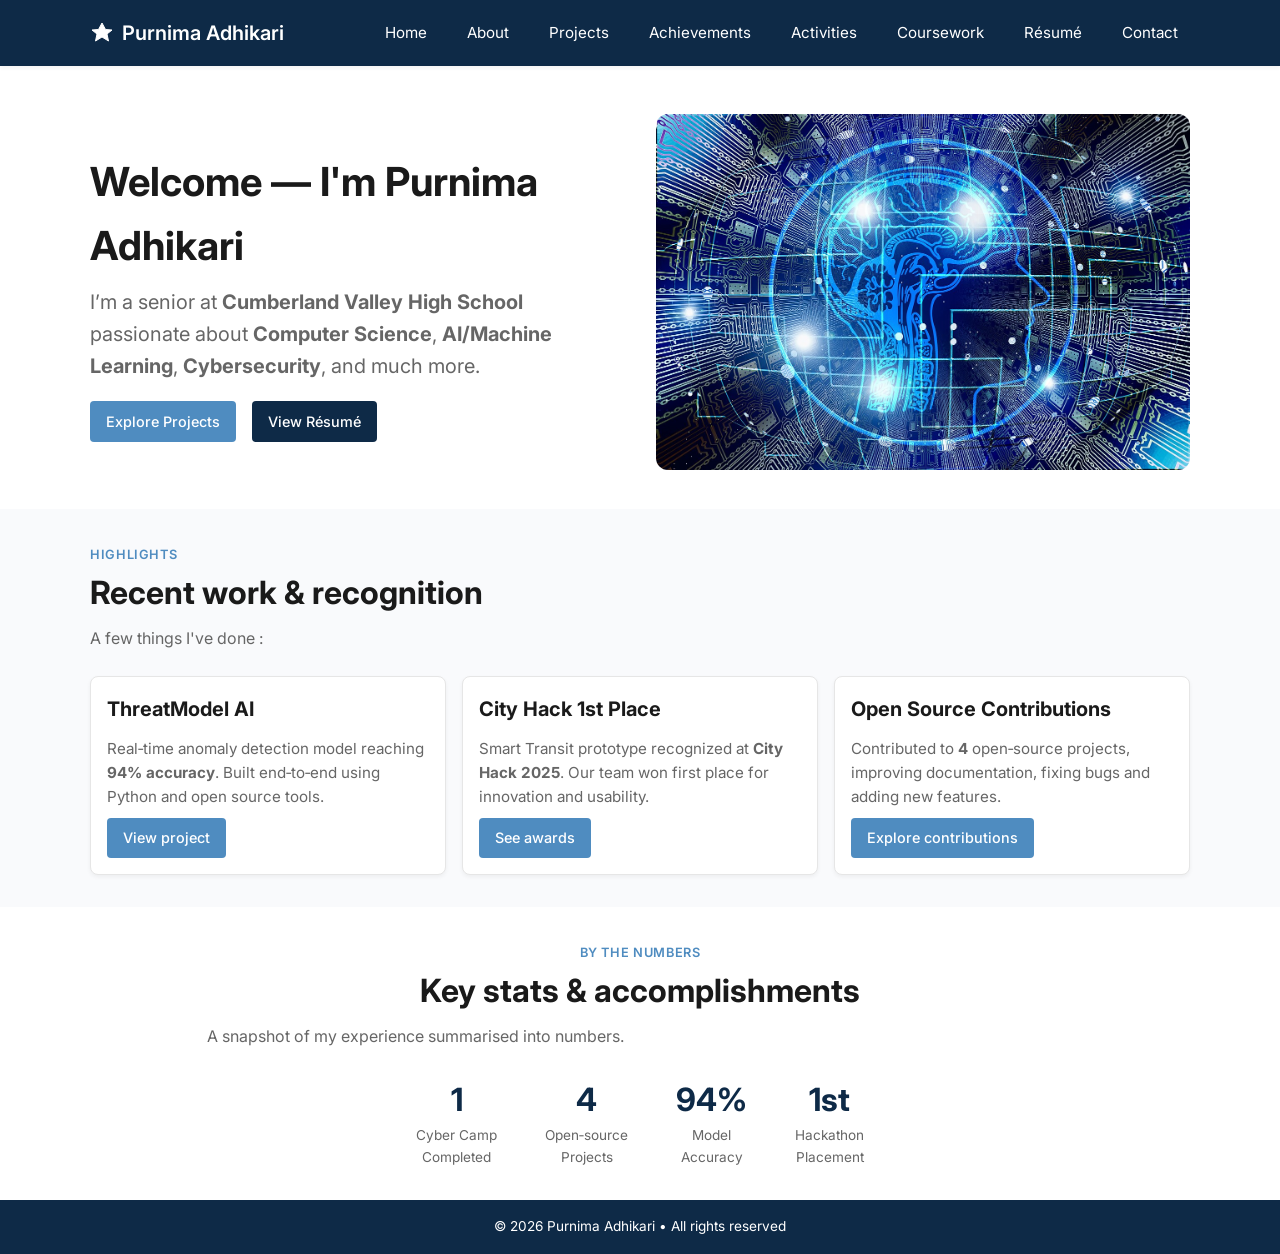
==== index.html @ 3b427d0d "updated changes" ====
<!DOCTYPE html>
<html lang="en">
<head>
  <meta charset="utf-8" />
  <meta name="viewport" content="width=device-width, initial-scale=1" />
  <title>Purnima Adhikari</title>
  <!-- Import Google Fonts -->
  <link rel="preconnect" href="https://fonts.googleapis.com">
  <link rel="preconnect" href="https://fonts.gstatic.com" crossorigin>
  <link href="https://fonts.googleapis.com/css2?family=Inter:wght@300;400;600;700&display=swap" rel="stylesheet">
  <!-- Custom styles -->
  <link rel="stylesheet" href="assets/css/style.css" />
  <!-- Main script -->
  <script defer src="assets/js/main.js"></script>
  <meta name="description" content="The personal portfolio of Purnima Adhikari, a passionate CS/AI applicant showcasing projects, achievements and experiences." />
</head>
<body>
  <!-- Accessible skip link for screen readers -->
  <a class="skip-link" href="#main" style="position:absolute;left:-10000px;top:auto;width:1px;height:1px;overflow:hidden;">Skip to content</a>

  <!-- Site header with navigation -->
  <header>
    <div class="container">
      <nav class="navbar" aria-label="Main navigation">
        <a class="brand" href="index.html">
          <!-- Simple star icon as logo -->
          <svg viewBox="0 0 24 24" fill="none" aria-hidden="true">
            <path d="M12 2l3.5 6.5L22 9l-5 4 1.5 7L12 16l-6.5 4L7 13 2 9l6.5-.5L12 2z" stroke="currentColor" />
          </svg>
          <span>Purnima Adhikari</span>
        </a>
        <div class="nav-links">
          <a href="index.html">Home</a>
          <a href="about.html">About</a>
          <a href="projects.html">Projects</a>
          <a href="achievements.html">Achievements</a>
          <a href="activities.html">Activities</a>
          <a href="coursework.html">Coursework</a>
          <a href="resume.html">Résumé</a>
          <a href="contact.html">Contact</a>
        </div>
        <div class="hamburger" aria-label="Open navigation menu" role="button" tabindex="0">
          <span></span>
          <span></span>
          <span></span>
        </div>
        <div class="mobile-menu" aria-label="Mobile menu">
          <a href="index.html">Home</a>
          <a href="about.html">About</a>
          <a href="projects.html">Projects</a>
          <a href="achievements.html">Achievements</a>
          <a href="activities.html">Activities</a>
          <a href="coursework.html">Coursework</a>
          <a href="resume.html">Résumé</a>
          <a href="contact.html">Contact</a>
        </div>
      </nav>
    </div>
  </header>

  <!-- Main content -->
  <main id="main" tabindex="-1">
    <!-- Hero Section -->
    <section style="padding-top:3rem;">
      <div class="container grid grid-2" style="align-items:center; gap:2rem;">
        <div>
          <h1 style="font-size:2.5rem;margin-bottom:0.5rem;">Welcome — I'm Purnima Adhikari</h1>
          <p style="font-size:1.25rem;color:var(--muted);max-width:550px;">
            I’m a senior at <strong>Cumberland Valley High School</strong> passionate about
            <strong>Computer Science</strong>, <strong>AI/Machine Learning</strong>, <strong>Cybersecurity</strong>, and much more. 
          </p>
          <div style="margin-top:1.2rem; display:flex; gap:1rem; flex-wrap:wrap;">
            <a href="projects.html" class="btn">Explore Projects</a>
            <a href="resume.html" class="btn" style="background-color:var(--primary);">View Résumé</a>
          </div>
        </div>
        <div style="text-align:center;">
          <img src="cached_assets_used/ai_concept.jpg" alt="Artificial intelligence concept art" style="width:100%;border-radius:12px;object-fit:cover;" />
        </div>
      </div>
    </section>

    <!-- Highlights Section -->
    <section style="background-color:#f9fafc;">
      <div class="container">
        <div class="section-header">
          <span class="kicker">Highlights</span>
          <h2 class="title">Recent work & recognition</h2>
          <p class="desc">A few things I've done : </p>
        </div>
        <div class="grid grid-3">
          <div class="card">
            <h3>ThreatModel AI</h3>
            <p class="muted">Real‑time anomaly detection model reaching <strong>94% accuracy</strong>. Built end‑to‑end using Python and open source tools.</p>
            <a href="projects.html" class="btn" style="align-self:flex-start;">View project</a>
          </div>
          <div class="card">
            <h3>City Hack 1st Place</h3>
            <p class="muted">Smart Transit prototype recognized at <strong>City Hack 2025</strong>. Our team won first place for innovation and usability.</p>
            <a href="achievements.html" class="btn" style="align-self:flex-start;">See awards</a>
          </div>
          <div class="card">
            <h3>Open Source Contributions</h3>
            <p class="muted">Contributed to <strong>4</strong> open‑source projects, improving documentation, fixing bugs and adding new features.</p>
            <a href="projects.html" class="btn" style="align-self:flex-start;">Explore contributions</a>
          </div>
        </div>
      </div>
    </section>

    <!-- Metrics Section -->
    <section>
      <div class="container">
        <div class="section-header" style="text-align:center;">
          <span class="kicker">By the numbers</span>
          <h2 class="title">Key stats & accomplishments</h2>
          <p class="desc">A snapshot of my experience summarised into numbers.</p>
        </div>
        <div class="kpis" style="justify-content:center; flex-wrap:wrap; gap:3rem;">
          <div class="kpi">
            <b>1</b>
            <span>Cyber Camp<br/>Completed</span>
          </div>
          <div class="kpi">
            <b>4</b>
            <span>Open‑source<br/>Projects</span>
          </div>
          <div class="kpi">
            <b>94%</b>
            <span>Model<br/>Accuracy</span>
          </div>
          <div class="kpi">
            <b>1st</b>
            <span>Hackathon<br/>Placement</span>
          </div>
        </div>
      </div>
    </section>
  </main>

  <footer>
    © <span id="year"></span> Purnima Adhikari • All rights reserved
  </footer>
  <script>
    // Insert current year into footer
    document.getElementById('year').textContent = new Date().getFullYear();
  </script>
</body>
</html>
---- assets/css/style.css ----
/*
 * Portfolio Website Stylesheet
 *
 * This file defines a modern, responsive theme for your portfolio website. It uses
 * CSS variables for colors so you can easily adjust the palette in one place.
 * The layout is built with flexbox and CSS grid for adaptability across devices,
 * and includes styles for the header navigation, responsive mobile menu,
 * sections, cards, buttons and a simple grid system. Feel free to tweak
 * properties such as padding, colors and font sizes to suit your own taste.
 */

:root {
  /* Primary brand colour used for the header and accents */
  --primary: #0e2a47;
  /* Accent colour used for links and highlights */
  --accent: #4f8cc0;
  /* Base text colour */
  --text: #1a1a1a;
  /* Muted text colour for secondary information */
  --muted: #666666;
  /* Background colour for the page */
  --bg: #ffffff;
}

/* Global resets */
* {
  box-sizing: border-box;
  margin: 0;
  padding: 0;
}

body {
  font-family: 'Inter', sans-serif;
  background-color: var(--bg);
  color: var(--text);
  line-height: 1.6;
}

a {
  color: var(--accent);
  text-decoration: none;
}

a:hover {
  text-decoration: underline;
}

/* Header and navigation */
header {
  background-color: var(--primary);
  color: #ffffff;
  position: sticky;
  top: 0;
  width: 100%;
  z-index: 1000;
  box-shadow: 0 2px 4px rgba(0, 0, 0, 0.05);
}

.container {
  width: 90%;
  max-width: 1100px;
  margin: 0 auto;
}

.navbar {
  display: flex;
  align-items: center;
  justify-content: space-between;
  padding: 0.8rem 0;
}

.brand {
  font-size: 1.25rem;
  font-weight: 600;
  display: flex;
  align-items: center;
  gap: 0.5rem;
  color: #ffffff;
}

.brand svg {
  height: 24px;
  width: 24px;
  fill: currentColor;
}

.nav-links {
  display: flex;
  align-items: center;
  gap: 1rem;
}

.nav-links a {
  color: #ffffff;
  padding: 0.5rem 0.75rem;
  border-radius: 4px;
  font-size: 0.95rem;
  transition: background-color 0.2s ease;
}

.nav-links a:hover {
  background-color: rgba(255, 255, 255, 0.15);
}

/* Hamburger for mobile */
.hamburger {
  display: none;
  flex-direction: column;
  gap: 0.3rem;
  cursor: pointer;
}

.hamburger span {
  width: 25px;
  height: 3px;
  background-color: #ffffff;
  border-radius: 2px;
}

/* Mobile menu */
.mobile-menu {
  display: none;
  flex-direction: column;
  background-color: var(--primary);
  position: absolute;
  top: 100%;
  left: 0;
  width: 100%;
  box-shadow: 0 2px 4px rgba(0, 0, 0, 0.1);
}

.mobile-menu.show {
  display: flex;
}

.mobile-menu a {
  color: #ffffff;
  padding: 0.75rem 1rem;
  border-top: 1px solid rgba(255, 255, 255, 0.2);
  font-size: 0.95rem;
}

.mobile-menu a:hover {
  background-color: rgba(255, 255, 255, 0.15);
}

/* Section styling */
section {
  padding: 2rem 0;
}

.section-header {
  margin-bottom: 1.5rem;
}

.section-header .kicker {
  font-size: 0.8rem;
  font-weight: 600;
  color: var(--accent);
  text-transform: uppercase;
  letter-spacing: 0.05em;
  margin-bottom: 0.25rem;
}

.section-header .title {
  font-size: 2rem;
  font-weight: 700;
  margin-bottom: 0.5rem;
}

.section-header .desc {
  font-size: 1rem;
  color: var(--muted);
  max-width: 650px;
}

/* Grid utilities */
.grid {
  display: grid;
  gap: 1rem;
}

.grid-2 {
  grid-template-columns: repeat(auto-fit, minmax(280px, 1fr));
}

.grid-3 {
  grid-template-columns: repeat(auto-fit, minmax(250px, 1fr));
}

/* Card component */
.card {
  background-color: #ffffff;
  border: 1px solid #e6e6e6;
  border-radius: 8px;
  padding: 1rem;
  box-shadow: 0 2px 4px rgba(0, 0, 0, 0.05);
  display: flex;
  flex-direction: column;
  gap: 0.5rem;
}

.card h3 {
  font-size: 1.25rem;
  margin-bottom: 0.25rem;
}

.card p {
  font-size: 0.95rem;
  color: var(--muted);
  flex-grow: 1;
}

.btn {
  display: inline-block;
  padding: 0.55rem 1rem;
  border-radius: 4px;
  background-color: var(--accent);
  color: #fff;
  font-size: 0.9rem;
  font-weight: 500;
  transition: background-color 0.2s ease;
}

/* Provide a darker shade for button hover without relying on CSS functions */
.btn:hover {
  background-color: #3b6f9a;
}

/* KPI / stats */
.kpis {
  display: flex;
  gap: 2rem;
  margin-top: 1rem;
}

.kpi {
  text-align: center;
}

.kpi b {
  font-size: 2rem;
  color: var(--primary);
}

.kpi span {
  display: block;
  font-size: 0.85rem;
  color: var(--muted);
}

/* Simple table styles for coursework and similar sections */
table.course-table {
  width: 100%;
  border-collapse: collapse;
  margin-top: 0.5rem;
}
table.course-table th,
table.course-table td {
  padding: 0.6rem;
  border-bottom: 1px solid #e6e6e6;
  font-size: 0.95rem;
  text-align: left;
}
table.course-table th {
  background-color: #f9fafc;
  font-weight: 600;
}

/* Footer */
footer {
  background-color: var(--primary);
  color: #ffffff;
  padding: 1rem 0;
  text-align: center;
  font-size: 0.85rem;
}

/* Responsive helpers */
@media (max-width: 768px) {
  .nav-links {
    display: none;
  }
  .hamburger {
    display: flex;
  }
}

@media (min-width: 769px) {
  .mobile-menu {
    display: none !important;
  }
}
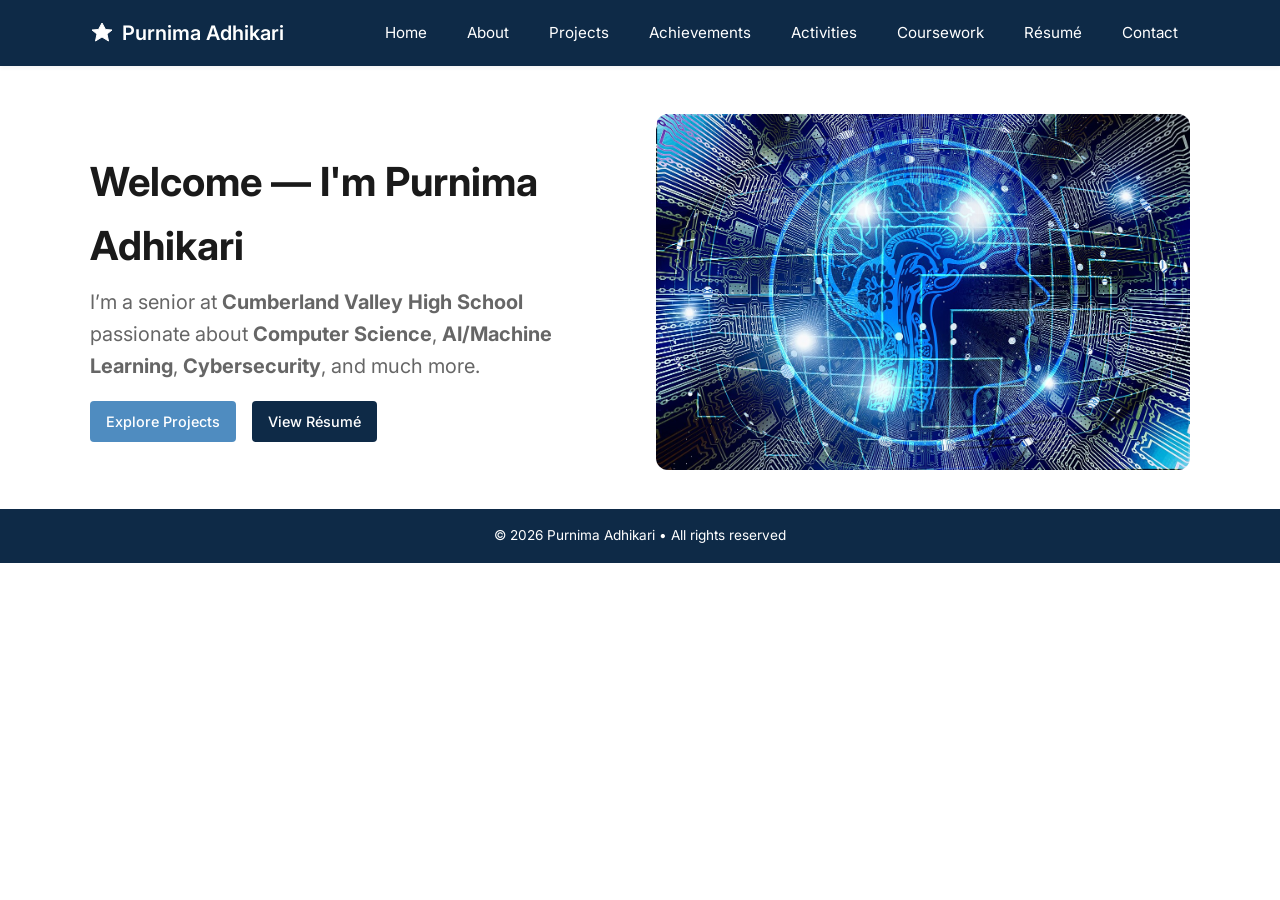
==== commit bd1883bf: "updated changes" ====
--- a/index.html
+++ b/index.html
@@ -79,63 +79,6 @@
         </div>
       </div>
     </section>
-
-    <!-- Highlights Section -->
-    <section style="background-color:#f9fafc;">
-      <div class="container">
-        <div class="section-header">
-          <span class="kicker">Highlights</span>
-          <h2 class="title">Recent work & recognition</h2>
-          <p class="desc">A few things I've done : </p>
-        </div>
-        <div class="grid grid-3">
-          <div class="card">
-            <h3>ThreatModel AI</h3>
-            <p class="muted">Real‑time anomaly detection model reaching <strong>94% accuracy</strong>. Built end‑to‑end using Python and open source tools.</p>
-            <a href="projects.html" class="btn" style="align-self:flex-start;">View project</a>
-          </div>
-          <div class="card">
-            <h3>City Hack 1st Place</h3>
-            <p class="muted">Smart Transit prototype recognized at <strong>City Hack 2025</strong>. Our team won first place for innovation and usability.</p>
-            <a href="achievements.html" class="btn" style="align-self:flex-start;">See awards</a>
-          </div>
-          <div class="card">
-            <h3>Open Source Contributions</h3>
-            <p class="muted">Contributed to <strong>4</strong> open‑source projects, improving documentation, fixing bugs and adding new features.</p>
-            <a href="projects.html" class="btn" style="align-self:flex-start;">Explore contributions</a>
-          </div>
-        </div>
-      </div>
-    </section>
-
-    <!-- Metrics Section -->
-    <section>
-      <div class="container">
-        <div class="section-header" style="text-align:center;">
-          <span class="kicker">By the numbers</span>
-          <h2 class="title">Key stats & accomplishments</h2>
-          <p class="desc">A snapshot of my experience summarised into numbers.</p>
-        </div>
-        <div class="kpis" style="justify-content:center; flex-wrap:wrap; gap:3rem;">
-          <div class="kpi">
-            <b>1</b>
-            <span>Cyber Camp<br/>Completed</span>
-          </div>
-          <div class="kpi">
-            <b>4</b>
-            <span>Open‑source<br/>Projects</span>
-          </div>
-          <div class="kpi">
-            <b>94%</b>
-            <span>Model<br/>Accuracy</span>
-          </div>
-          <div class="kpi">
-            <b>1st</b>
-            <span>Hackathon<br/>Placement</span>
-          </div>
-        </div>
-      </div>
-    </section>
   </main>
 
   <footer>
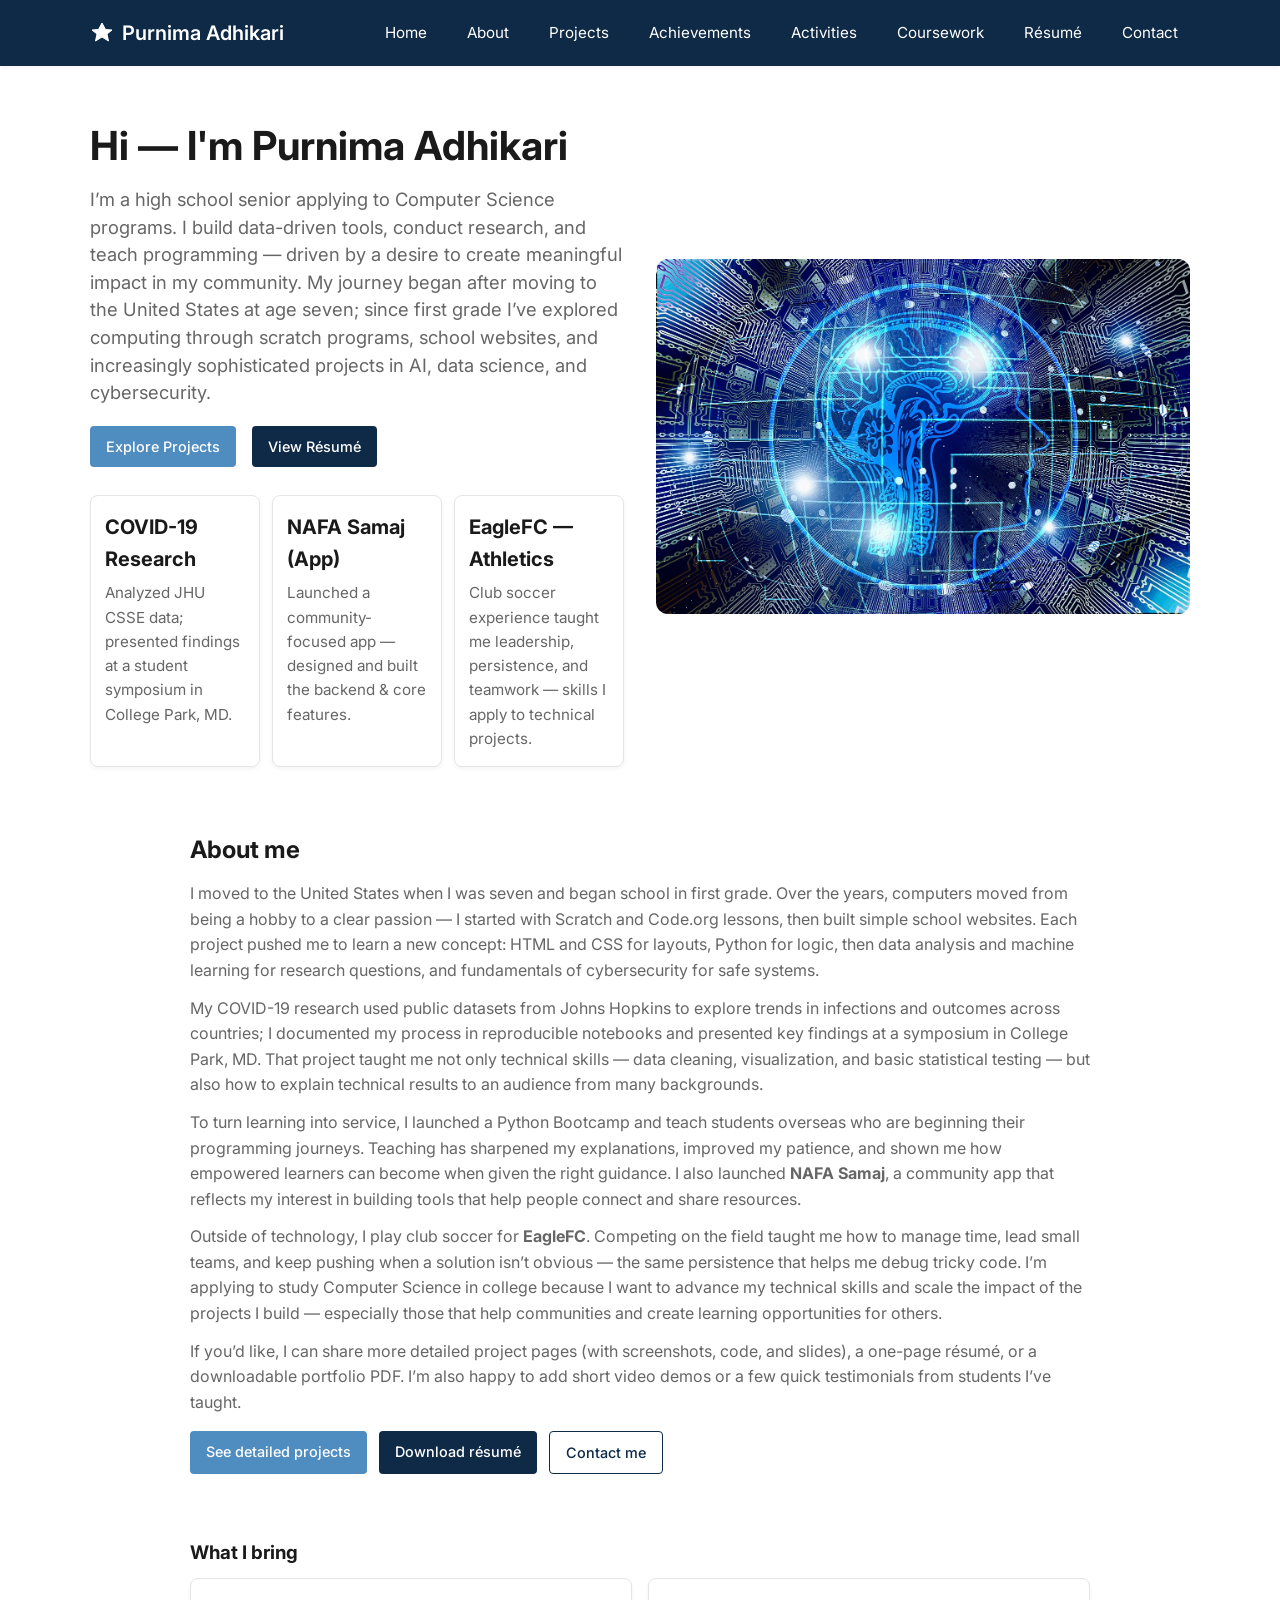
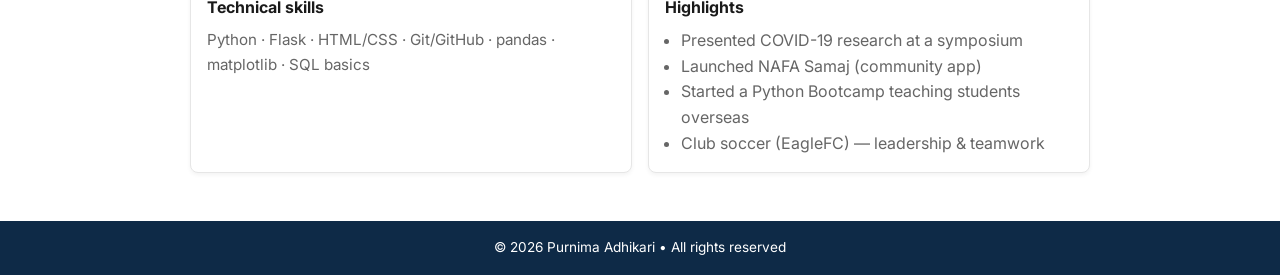
==== commit db3dac1d: "updated changes" ====
--- a/index.html
+++ b/index.html
@@ -12,7 +12,7 @@
   <link rel="stylesheet" href="assets/css/style.css" />
   <!-- Main script -->
   <script defer src="assets/js/main.js"></script>
-  <meta name="description" content="The personal portfolio of Purnima Adhikari, a passionate CS/AI applicant showcasing projects, achievements and experiences." />
+  <meta name="description" content="Portfolio of Purnima Adhikari — aspiring Computer Science undergraduate. Projects include COVID-19 research, community app NAFA Samaj, teaching Python and more." />
 </head>
 <body>
   <!-- Accessible skip link for screen readers -->
@@ -24,7 +24,7 @@
       <nav class="navbar" aria-label="Main navigation">
         <a class="brand" href="index.html">
           <!-- Simple star icon as logo -->
-          <svg viewBox="0 0 24 24" fill="none" aria-hidden="true">
+          <svg viewBox="0 0 24 24" fill="none" aria-hidden="true" width="28" height="28">
             <path d="M12 2l3.5 6.5L22 9l-5 4 1.5 7L12 16l-6.5 4L7 13 2 9l6.5-.5L12 2z" stroke="currentColor" />
           </svg>
           <span>Purnima Adhikari</span>
@@ -64,18 +64,92 @@
     <section style="padding-top:3rem;">
       <div class="container grid grid-2" style="align-items:center; gap:2rem;">
         <div>
-          <h1 style="font-size:2.5rem;margin-bottom:0.5rem;">Welcome — I'm Purnima Adhikari</h1>
-          <p style="font-size:1.25rem;color:var(--muted);max-width:550px;">
-            I’m a senior at <strong>Cumberland Valley High School</strong> passionate about
-            <strong>Computer Science</strong>, <strong>AI/Machine Learning</strong>, <strong>Cybersecurity</strong>, and much more. 
+          <h1 style="font-size:2.5rem;margin-bottom:0.5rem;">Hi — I'm Purnima Adhikari</h1>
+          <p style="font-size:1.15rem;color:var(--muted);max-width:680px;line-height:1.5;">
+            I’m a high school senior applying to Computer Science programs. I build data-driven tools, conduct research, and teach programming — driven by a desire to create meaningful impact in my community. My journey began after moving to the United States at age seven; since first grade I’ve explored computing through scratch programs, school websites, and increasingly sophisticated projects in AI, data science, and cybersecurity.
           </p>
+
           <div style="margin-top:1.2rem; display:flex; gap:1rem; flex-wrap:wrap;">
-            <a href="projects.html" class="btn">Explore Projects</a>
-            <a href="resume.html" class="btn" style="background-color:var(--primary);">View Résumé</a>
+            <a href="projects.html" class="btn" aria-label="Explore Projects">Explore Projects</a>
+            <a href="resume.html" class="btn" style="background-color:var(--primary);" aria-label="View Résumé">View Résumé</a>
+          </div>
+
+          <!-- Hero tiles: three priority stories -->
+          <div style="margin-top:1.8rem; display:grid; grid-template-columns:repeat(3,1fr); gap:0.75rem;">
+            <a href="projects.html#covid-research" class="card" style="text-decoration:none;color:inherit;display:block;padding:0.9rem;border-radius:8px;">
+              <h3 style="margin:0 0 0.4rem 0;">COVID-19 Research</h3>
+              <p style="margin:0;font-size:0.95rem;color:var(--muted);">Analyzed JHU CSSE data; presented findings at a student symposium in College Park, MD.</p>
+            </a>
+
+            <a href="projects.html#nafa-samaj" class="card" style="text-decoration:none;color:inherit;display:block;padding:0.9rem;border-radius:8px;">
+              <h3 style="margin:0 0 0.4rem 0;">NAFA Samaj (App)</h3>
+              <p style="margin:0;font-size:0.95rem;color:var(--muted);">Launched a community-focused app — designed and built the backend & core features.</p>
+            </a>
+
+            <a href="projects.html#eaglefc" class="card" style="text-decoration:none;color:inherit;display:block;padding:0.9rem;border-radius:8px;">
+              <h3 style="margin:0 0 0.4rem 0;">EagleFC — Athletics</h3>
+              <p style="margin:0;font-size:0.95rem;color:var(--muted);">Club soccer experience taught me leadership, persistence, and teamwork — skills I apply to technical projects.</p>
+            </a>
           </div>
         </div>
+
         <div style="text-align:center;">
-          <img src="cached_assets_used/ai_concept.jpg" alt="Artificial intelligence concept art" style="width:100%;border-radius:12px;object-fit:cover;" />
+          <img src="cached_assets_used/ai_concept.jpg" alt="Abstract artificial intelligence concept with network nodes and data visualization" style="width:100%;border-radius:12px;object-fit:cover;" />
+        </div>
+      </div>
+    </section>
+
+    <!-- About / Introduction section -->
+    <section aria-labelledby="about-heading" style="padding:2rem 0;">
+      <div class="container" style="max-width:900px;">
+        <h2 id="about-heading" style="margin-bottom:0.75rem;">About me</h2>
+
+        <p style="margin-bottom:0.75rem; color:var(--muted); line-height:1.6;">
+          I moved to the United States when I was seven and began school in first grade. Over the years, computers moved from being a hobby to a clear passion — I started with Scratch and Code.org lessons, then built simple school websites. Each project pushed me to learn a new concept: HTML and CSS for layouts, Python for logic, then data analysis and machine learning for research questions, and fundamentals of cybersecurity for safe systems.
+        </p>
+
+        <p style="margin-bottom:0.75rem; color:var(--muted); line-height:1.6;">
+          My COVID-19 research used public datasets from Johns Hopkins to explore trends in infections and outcomes across countries; I documented my process in reproducible notebooks and presented key findings at a symposium in College Park, MD. That project taught me not only technical skills — data cleaning, visualization, and basic statistical testing — but also how to explain technical results to an audience from many backgrounds.
+        </p>
+
+        <p style="margin-bottom:0.75rem; color:var(--muted); line-height:1.6;">
+          To turn learning into service, I launched a Python Bootcamp and teach students overseas who are beginning their programming journeys. Teaching has sharpened my explanations, improved my patience, and shown me how empowered learners can become when given the right guidance. I also launched <strong>NAFA Samaj</strong>, a community app that reflects my interest in building tools that help people connect and share resources.
+        </p>
+
+        <p style="margin-bottom:0.75rem; color:var(--muted); line-height:1.6;">
+          Outside of technology, I play club soccer for <strong>EagleFC</strong>. Competing on the field taught me how to manage time, lead small teams, and keep pushing when a solution isn’t obvious — the same persistence that helps me debug tricky code. I’m applying to study Computer Science in college because I want to advance my technical skills and scale the impact of the projects I build — especially those that help communities and create learning opportunities for others.
+        </p>
+
+        <p style="margin-bottom:0.5rem; color:var(--muted); line-height:1.6;">
+          If you’d like, I can share more detailed project pages (with screenshots, code, and slides), a one-page résumé, or a downloadable portfolio PDF. I’m also happy to add short video demos or a few quick testimonials from students I’ve taught.
+        </p>
+
+        <div style="margin-top:1rem; display:flex; gap:0.75rem; flex-wrap:wrap;">
+          <a href="projects.html" class="btn">See detailed projects</a>
+          <a href="resume.html" class="btn" style="background-color:var(--primary);">Download résumé</a>
+          <a href="contact.html" class="btn" style="background-color:transparent;border:1px solid var(--primary);color:var(--primary);">Contact me</a>
+        </div>
+      </div>
+    </section>
+
+    <!-- Quick "What I bring" skills summary -->
+    <section aria-labelledby="skills-heading" style="padding-bottom:3rem;">
+      <div class="container" style="max-width:900px;">
+        <h3 id="skills-heading" style="margin-bottom:0.6rem;">What I bring</h3>
+        <div style="display:flex; gap:1rem; flex-wrap:wrap;">
+          <div class="card" style="flex:1; min-width:200px;">
+            <h4 style="margin-top:0;">Technical skills</h4>
+            <p style="margin:0;color:var(--muted);">Python · Flask · HTML/CSS · Git/GitHub · pandas · matplotlib · SQL basics</p>
+          </div>
+          <div class="card" style="flex:1; min-width:200px;">
+            <h4 style="margin-top:0;">Highlights</h4>
+            <ul style="margin:0;color:var(--muted);padding-left:1rem;">
+              <li>Presented COVID-19 research at a symposium</li>
+              <li>Launched NAFA Samaj (community app)</li>
+              <li>Started a Python Bootcamp teaching students overseas</li>
+              <li>Club soccer (EagleFC) — leadership & teamwork</li>
+            </ul>
+          </div>
         </div>
       </div>
     </section>
@@ -84,9 +158,24 @@
   <footer>
     © <span id="year"></span> Purnima Adhikari • All rights reserved
   </footer>
+
   <script>
     // Insert current year into footer
     document.getElementById('year').textContent = new Date().getFullYear();
+
+    // Basic accessibility enhancement: make hamburger open mobile nav if main.js isn't present
+    (function () {
+      var hb = document.querySelector('.hamburger');
+      var menu = document.querySelector('.mobile-menu');
+      if (hb && menu) {
+        hb.addEventListener('click', function () {
+          menu.classList.toggle('open');
+        });
+        hb.addEventListener('keypress', function (e) {
+          if (e.key === 'Enter' || e.key === ' ') menu.classList.toggle('open');
+        });
+      }
+    })();
   </script>
 </body>
-</html>+</html>
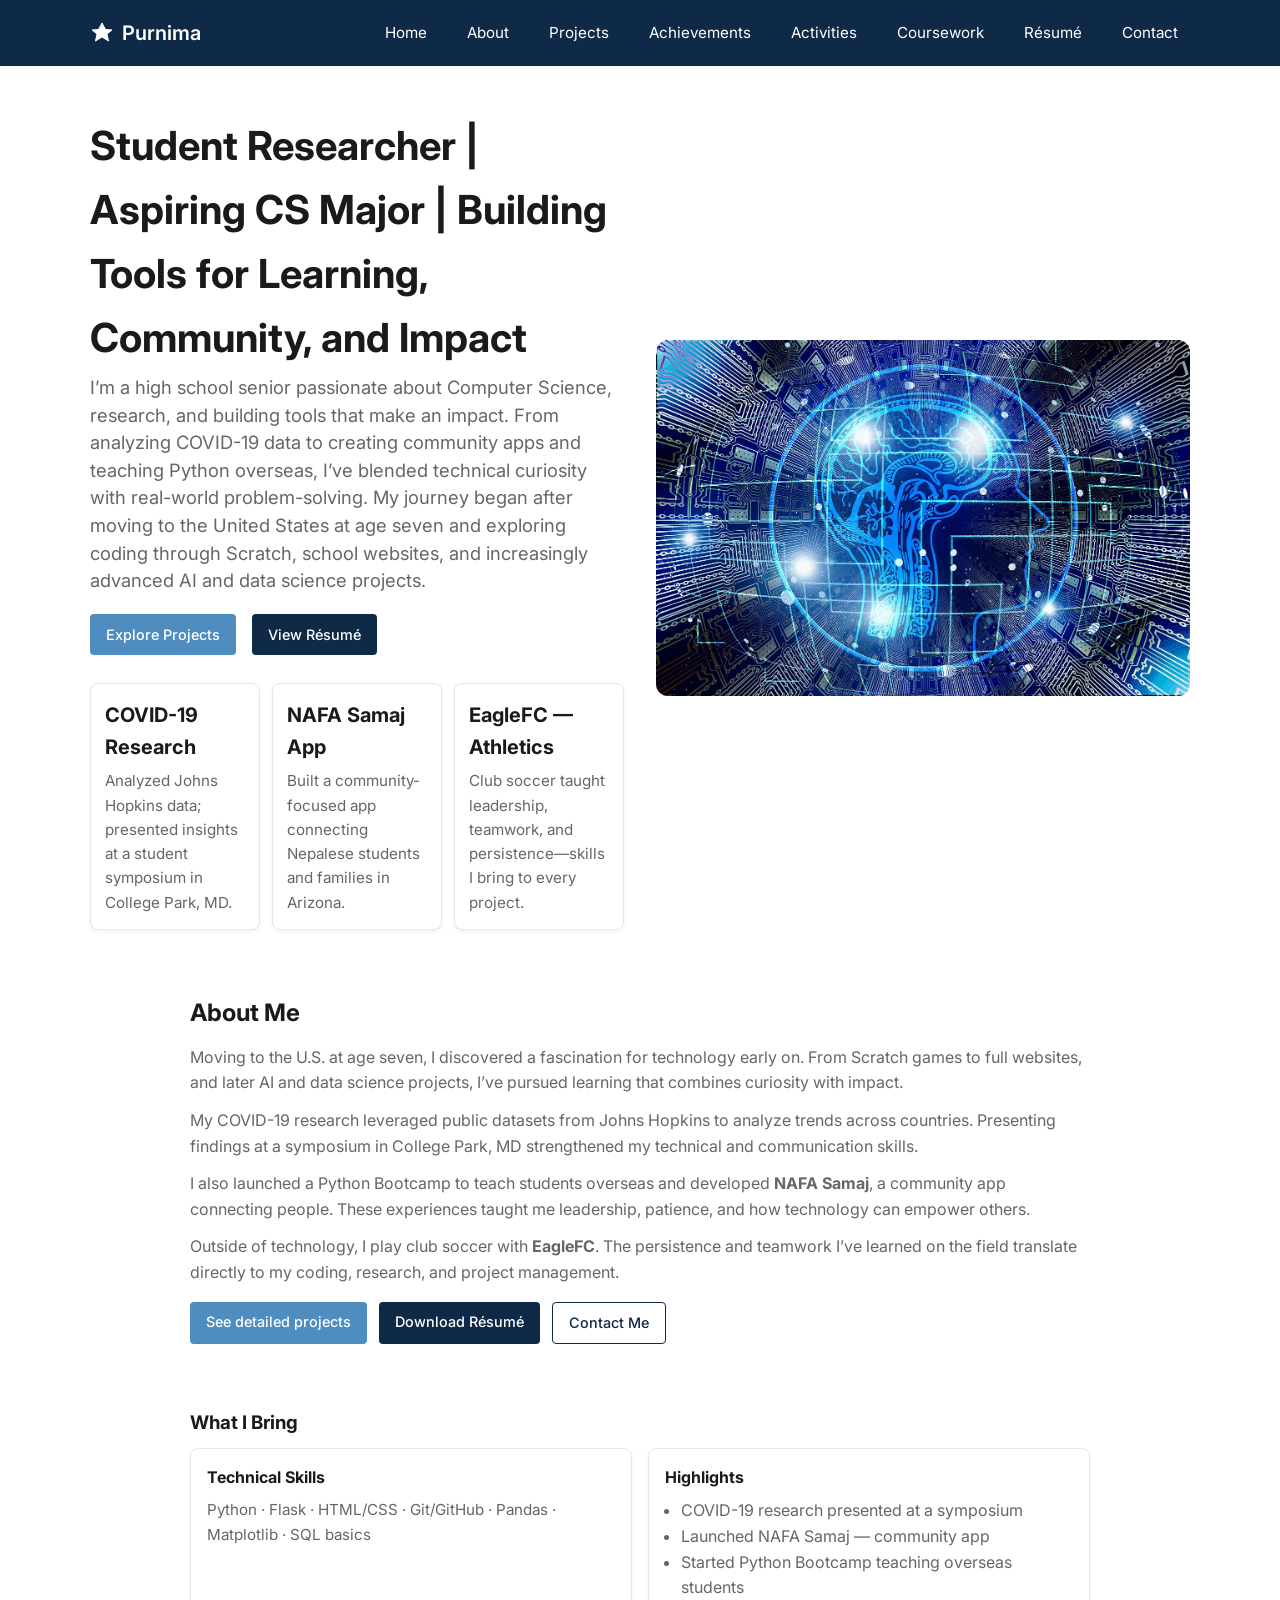
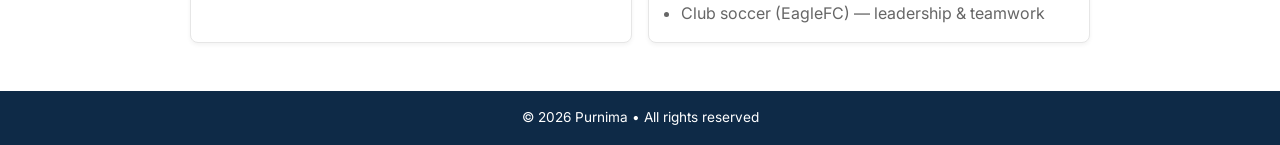
==== commit 60936cec: "updated changes" ====
--- a/index.html
+++ b/index.html
@@ -3,31 +3,29 @@
 <head>
   <meta charset="utf-8" />
   <meta name="viewport" content="width=device-width, initial-scale=1" />
-  <title>Purnima Adhikari</title>
-  <!-- Import Google Fonts -->
+  <title>Purnima • Student Researcher & Aspiring CS Major</title>
+  <!-- Google Fonts -->
   <link rel="preconnect" href="https://fonts.googleapis.com">
   <link rel="preconnect" href="https://fonts.gstatic.com" crossorigin>
   <link href="https://fonts.googleapis.com/css2?family=Inter:wght@300;400;600;700&display=swap" rel="stylesheet">
-  <!-- Custom styles -->
+  <!-- Custom CSS -->
   <link rel="stylesheet" href="assets/css/style.css" />
-  <!-- Main script -->
   <script defer src="assets/js/main.js"></script>
-  <meta name="description" content="Portfolio of Purnima Adhikari — aspiring Computer Science undergraduate. Projects include COVID-19 research, community app NAFA Samaj, teaching Python and more." />
+  <meta name="description" content="Portfolio of Purnima — high school student, aspiring Computer Science major, researcher, and tech-builder. Projects include COVID-19 data research, community apps, Python Bootcamp teaching, and AI development." />
 </head>
 <body>
-  <!-- Accessible skip link for screen readers -->
+  <!-- Accessible skip link -->
   <a class="skip-link" href="#main" style="position:absolute;left:-10000px;top:auto;width:1px;height:1px;overflow:hidden;">Skip to content</a>
 
-  <!-- Site header with navigation -->
+  <!-- Header Navigation -->
   <header>
     <div class="container">
       <nav class="navbar" aria-label="Main navigation">
         <a class="brand" href="index.html">
-          <!-- Simple star icon as logo -->
           <svg viewBox="0 0 24 24" fill="none" aria-hidden="true" width="28" height="28">
             <path d="M12 2l3.5 6.5L22 9l-5 4 1.5 7L12 16l-6.5 4L7 13 2 9l6.5-.5L12 2z" stroke="currentColor" />
           </svg>
-          <span>Purnima Adhikari</span>
+          <span>Purnima</span>
         </a>
         <div class="nav-links">
           <a href="index.html">Home</a>
@@ -40,9 +38,7 @@
           <a href="contact.html">Contact</a>
         </div>
         <div class="hamburger" aria-label="Open navigation menu" role="button" tabindex="0">
-          <span></span>
-          <span></span>
-          <span></span>
+          <span></span><span></span><span></span>
         </div>
         <div class="mobile-menu" aria-label="Mobile menu">
           <a href="index.html">Home</a>
@@ -58,15 +54,17 @@
     </div>
   </header>
 
-  <!-- Main content -->
+  <!-- Main Content -->
   <main id="main" tabindex="-1">
+
     <!-- Hero Section -->
     <section style="padding-top:3rem;">
       <div class="container grid grid-2" style="align-items:center; gap:2rem;">
         <div>
-          <h1 style="font-size:2.5rem;margin-bottom:0.5rem;">Hi — I'm Purnima Adhikari</h1>
+          <h1 style="font-size:2.5rem;margin-bottom:0.25rem;">Student Researcher | Aspiring CS Major | Building Tools for Learning, Community, and Impact</h1>
+          
           <p style="font-size:1.15rem;color:var(--muted);max-width:680px;line-height:1.5;">
-            I’m a high school senior applying to Computer Science programs. I build data-driven tools, conduct research, and teach programming — driven by a desire to create meaningful impact in my community. My journey began after moving to the United States at age seven; since first grade I’ve explored computing through scratch programs, school websites, and increasingly sophisticated projects in AI, data science, and cybersecurity.
+            I’m a high school senior passionate about Computer Science, research, and building tools that make an impact. From analyzing COVID-19 data to creating community apps and teaching Python overseas, I’ve blended technical curiosity with real-world problem-solving. My journey began after moving to the United States at age seven and exploring coding through Scratch, school websites, and increasingly advanced AI and data science projects.
           </p>
 
           <div style="margin-top:1.2rem; display:flex; gap:1rem; flex-wrap:wrap;">
@@ -74,21 +72,19 @@
             <a href="resume.html" class="btn" style="background-color:var(--primary);" aria-label="View Résumé">View Résumé</a>
           </div>
 
-          <!-- Hero tiles: three priority stories -->
+          <!-- Hero Tiles -->
           <div style="margin-top:1.8rem; display:grid; grid-template-columns:repeat(3,1fr); gap:0.75rem;">
             <a href="projects.html#covid-research" class="card" style="text-decoration:none;color:inherit;display:block;padding:0.9rem;border-radius:8px;">
               <h3 style="margin:0 0 0.4rem 0;">COVID-19 Research</h3>
-              <p style="margin:0;font-size:0.95rem;color:var(--muted);">Analyzed JHU CSSE data; presented findings at a student symposium in College Park, MD.</p>
+              <p style="margin:0;font-size:0.95rem;color:var(--muted);">Analyzed Johns Hopkins data; presented insights at a student symposium in College Park, MD.</p>
             </a>
-
             <a href="projects.html#nafa-samaj" class="card" style="text-decoration:none;color:inherit;display:block;padding:0.9rem;border-radius:8px;">
-              <h3 style="margin:0 0 0.4rem 0;">NAFA Samaj (App)</h3>
-              <p style="margin:0;font-size:0.95rem;color:var(--muted);">Launched a community-focused app — designed and built the backend & core features.</p>
+              <h3 style="margin:0 0 0.4rem 0;">NAFA Samaj App</h3>
+              <p style="margin:0;font-size:0.95rem;color:var(--muted);">Built a community-focused app connecting Nepalese students and families in Arizona.</p>
             </a>
-
             <a href="projects.html#eaglefc" class="card" style="text-decoration:none;color:inherit;display:block;padding:0.9rem;border-radius:8px;">
               <h3 style="margin:0 0 0.4rem 0;">EagleFC — Athletics</h3>
-              <p style="margin:0;font-size:0.95rem;color:var(--muted);">Club soccer experience taught me leadership, persistence, and teamwork — skills I apply to technical projects.</p>
+              <p style="margin:0;font-size:0.95rem;color:var(--muted);">Club soccer taught leadership, teamwork, and persistence—skills I bring to every project.</p>
             </a>
           </div>
         </div>
@@ -99,81 +95,71 @@
       </div>
     </section>
 
-    <!-- About / Introduction section -->
+    <!-- About Section -->
     <section aria-labelledby="about-heading" style="padding:2rem 0;">
       <div class="container" style="max-width:900px;">
-        <h2 id="about-heading" style="margin-bottom:0.75rem;">About me</h2>
-
+        <h2 id="about-heading" style="margin-bottom:0.75rem;">About Me</h2>
+        
         <p style="margin-bottom:0.75rem; color:var(--muted); line-height:1.6;">
-          I moved to the United States when I was seven and began school in first grade. Over the years, computers moved from being a hobby to a clear passion — I started with Scratch and Code.org lessons, then built simple school websites. Each project pushed me to learn a new concept: HTML and CSS for layouts, Python for logic, then data analysis and machine learning for research questions, and fundamentals of cybersecurity for safe systems.
+          Moving to the U.S. at age seven, I discovered a fascination for technology early on. From Scratch games to full websites, and later AI and data science projects, I’ve pursued learning that combines curiosity with impact.
         </p>
 
         <p style="margin-bottom:0.75rem; color:var(--muted); line-height:1.6;">
-          My COVID-19 research used public datasets from Johns Hopkins to explore trends in infections and outcomes across countries; I documented my process in reproducible notebooks and presented key findings at a symposium in College Park, MD. That project taught me not only technical skills — data cleaning, visualization, and basic statistical testing — but also how to explain technical results to an audience from many backgrounds.
+          My COVID-19 research leveraged public datasets from Johns Hopkins to analyze trends across countries. Presenting findings at a symposium in College Park, MD strengthened my technical and communication skills.
         </p>
 
         <p style="margin-bottom:0.75rem; color:var(--muted); line-height:1.6;">
-          To turn learning into service, I launched a Python Bootcamp and teach students overseas who are beginning their programming journeys. Teaching has sharpened my explanations, improved my patience, and shown me how empowered learners can become when given the right guidance. I also launched <strong>NAFA Samaj</strong>, a community app that reflects my interest in building tools that help people connect and share resources.
+          I also launched a Python Bootcamp to teach students overseas and developed <strong>NAFA Samaj</strong>, a community app connecting people. These experiences taught me leadership, patience, and how technology can empower others.
         </p>
 
         <p style="margin-bottom:0.75rem; color:var(--muted); line-height:1.6;">
-          Outside of technology, I play club soccer for <strong>EagleFC</strong>. Competing on the field taught me how to manage time, lead small teams, and keep pushing when a solution isn’t obvious — the same persistence that helps me debug tricky code. I’m applying to study Computer Science in college because I want to advance my technical skills and scale the impact of the projects I build — especially those that help communities and create learning opportunities for others.
-        </p>
-
-        <p style="margin-bottom:0.5rem; color:var(--muted); line-height:1.6;">
-          If you’d like, I can share more detailed project pages (with screenshots, code, and slides), a one-page résumé, or a downloadable portfolio PDF. I’m also happy to add short video demos or a few quick testimonials from students I’ve taught.
+          Outside of technology, I play club soccer with <strong>EagleFC</strong>. The persistence and teamwork I’ve learned on the field translate directly to my coding, research, and project management.
         </p>
 
         <div style="margin-top:1rem; display:flex; gap:0.75rem; flex-wrap:wrap;">
           <a href="projects.html" class="btn">See detailed projects</a>
-          <a href="resume.html" class="btn" style="background-color:var(--primary);">Download résumé</a>
-          <a href="contact.html" class="btn" style="background-color:transparent;border:1px solid var(--primary);color:var(--primary);">Contact me</a>
+          <a href="resume.html" class="btn" style="background-color:var(--primary);">Download Résumé</a>
+          <a href="contact.html" class="btn" style="background-color:transparent;border:1px solid var(--primary);color:var(--primary);">Contact Me</a>
         </div>
       </div>
     </section>
 
-    <!-- Quick "What I bring" skills summary -->
+    <!-- What I Bring Section -->
     <section aria-labelledby="skills-heading" style="padding-bottom:3rem;">
       <div class="container" style="max-width:900px;">
-        <h3 id="skills-heading" style="margin-bottom:0.6rem;">What I bring</h3>
+        <h3 id="skills-heading" style="margin-bottom:0.6rem;">What I Bring</h3>
         <div style="display:flex; gap:1rem; flex-wrap:wrap;">
           <div class="card" style="flex:1; min-width:200px;">
-            <h4 style="margin-top:0;">Technical skills</h4>
-            <p style="margin:0;color:var(--muted);">Python · Flask · HTML/CSS · Git/GitHub · pandas · matplotlib · SQL basics</p>
+            <h4 style="margin-top:0;">Technical Skills</h4>
+            <p style="margin:0;color:var(--muted);">Python · Flask · HTML/CSS · Git/GitHub · Pandas · Matplotlib · SQL basics</p>
           </div>
           <div class="card" style="flex:1; min-width:200px;">
             <h4 style="margin-top:0;">Highlights</h4>
             <ul style="margin:0;color:var(--muted);padding-left:1rem;">
-              <li>Presented COVID-19 research at a symposium</li>
-              <li>Launched NAFA Samaj (community app)</li>
-              <li>Started a Python Bootcamp teaching students overseas</li>
+              <li>COVID-19 research presented at a symposium</li>
+              <li>Launched NAFA Samaj — community app</li>
+              <li>Started Python Bootcamp teaching overseas students</li>
               <li>Club soccer (EagleFC) — leadership & teamwork</li>
             </ul>
           </div>
         </div>
       </div>
     </section>
+
   </main>
 
   <footer>
-    © <span id="year"></span> Purnima Adhikari • All rights reserved
+    © <span id="year"></span> Purnima • All rights reserved
   </footer>
 
   <script>
-    // Insert current year into footer
     document.getElementById('year').textContent = new Date().getFullYear();
-
-    // Basic accessibility enhancement: make hamburger open mobile nav if main.js isn't present
     (function () {
       var hb = document.querySelector('.hamburger');
       var menu = document.querySelector('.mobile-menu');
       if (hb && menu) {
-        hb.addEventListener('click', function () {
-          menu.classList.toggle('open');
-        });
-        hb.addEventListener('keypress', function (e) {
-          if (e.key === 'Enter' || e.key === ' ') menu.classList.toggle('open');
-        });
+        hb.addEventListener('click', function () { menu.classList.toggle('open'); });
+        hb.addEventListener('keypress', function (e) { if (e.key === 'Enter' || e.key === ' ') menu.classList.toggle('open'); });
       }
     })();
   </script>
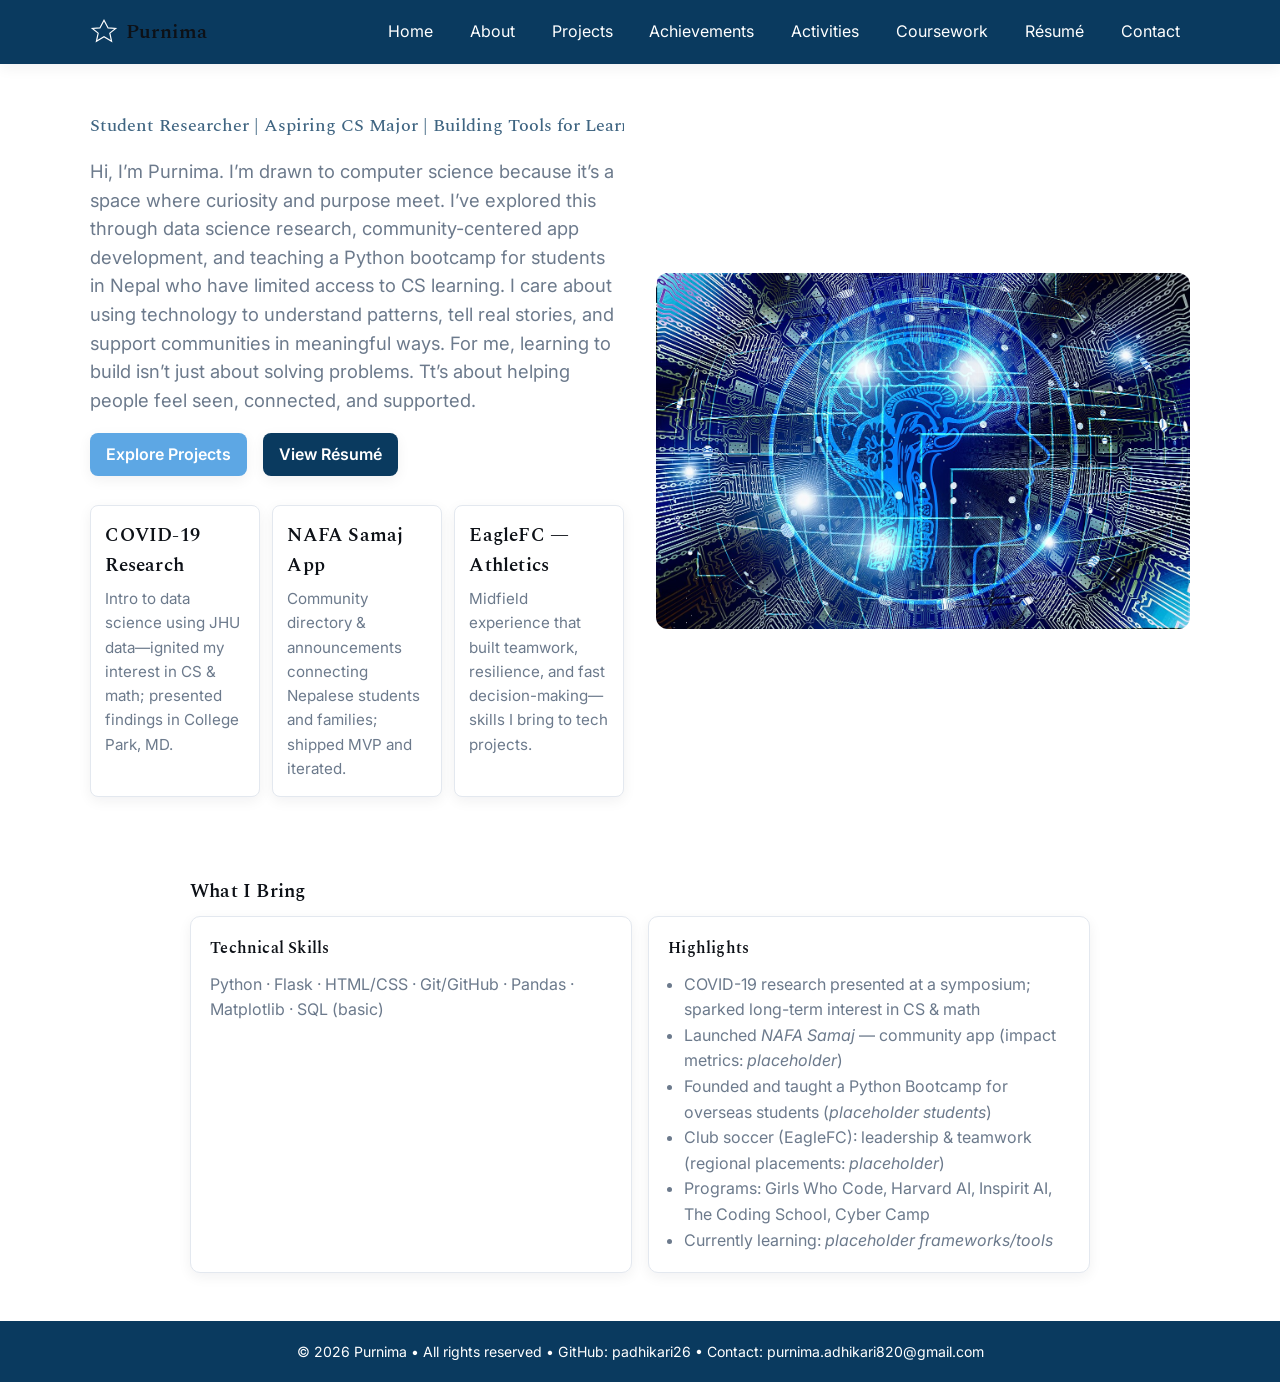
==== commit 17867dda: "updated changes" ====
--- a/index.html
+++ b/index.html
@@ -11,7 +11,7 @@
   <!-- Custom CSS -->
   <link rel="stylesheet" href="assets/css/style.css" />
   <script defer src="assets/js/main.js"></script>
-  <meta name="description" content="Portfolio of Purnima — high school student, aspiring Computer Science major, researcher, and tech-builder. Projects include COVID-19 data research, community apps, Python Bootcamp teaching, and AI development." />
+  <meta name="description" content="I’m Purnima—high school senior, student researcher, and aspiring CS major. I build practical CS tools for learning and community, I’m open and willing to learn with the right resources, and I want to make an impact. Highlights: COVID-19 research, NAFA Samaj app, Python bootcamp teaching." />
 </head>
 <body>
   <!-- Accessible skip link -->
@@ -21,14 +21,14 @@
   <header>
     <div class="container">
       <nav class="navbar" aria-label="Main navigation">
-        <a class="brand" href="index.html">
+        <a class="brand" href="index.html" aria-current="page">
           <svg viewBox="0 0 24 24" fill="none" aria-hidden="true" width="28" height="28">
             <path d="M12 2l3.5 6.5L22 9l-5 4 1.5 7L12 16l-6.5 4L7 13 2 9l6.5-.5L12 2z" stroke="currentColor" />
           </svg>
           <span>Purnima</span>
         </a>
         <div class="nav-links">
-          <a href="index.html">Home</a>
+          <a href="index.html" aria-current="page">Home</a>
           <a href="about.html">About</a>
           <a href="projects.html">Projects</a>
           <a href="achievements.html">Achievements</a>
@@ -41,7 +41,7 @@
           <span></span><span></span><span></span>
         </div>
         <div class="mobile-menu" aria-label="Mobile menu">
-          <a href="index.html">Home</a>
+          <a href="index.html" aria-current="page">Home</a>
           <a href="about.html">About</a>
           <a href="projects.html">Projects</a>
           <a href="achievements.html">Achievements</a>
@@ -61,11 +61,19 @@
     <section style="padding-top:3rem;">
       <div class="container grid grid-2" style="align-items:center; gap:2rem;">
         <div>
-          <h1 style="font-size:2.5rem;margin-bottom:0.25rem;">Student Researcher | Aspiring CS Major | Building Tools for Learning, Community, and Impact</h1>
+          <div class="flashing-title-container" aria-live="polite">
+            <p class="flashing-title">
+              Student Researcher | Aspiring CS Major | Building Tools for Learning, Community, and Impact
+            </p>
+          </div>                    
+          <p style="font-size:1.15rem;color:var(--muted);max-width:680px;line-height:1.55;">
+            Hi, I’m Purnima. I’m drawn to computer science because it’s a space where curiosity and purpose meet. 
+            I’ve explored this through data science research, community-centered app development, and teaching a 
+            Python bootcamp for students in Nepal who have limited access to CS learning. I care about using technology 
+            to understand patterns, tell real stories, and support communities in meaningful ways. For me, learning to 
+            build isn’t just about solving problems. Tt’s about helping people feel seen, connected, and supported.
+          </p>
           
-          <p style="font-size:1.15rem;color:var(--muted);max-width:680px;line-height:1.5;">
-            I’m a high school senior passionate about Computer Science, research, and building tools that make an impact. From analyzing COVID-19 data to creating community apps and teaching Python overseas, I’ve blended technical curiosity with real-world problem-solving. My journey began after moving to the United States at age seven and exploring coding through Scratch, school websites, and increasingly advanced AI and data science projects.
-          </p>
 
           <div style="margin-top:1.2rem; display:flex; gap:1rem; flex-wrap:wrap;">
             <a href="projects.html" class="btn" aria-label="Explore Projects">Explore Projects</a>
@@ -76,50 +84,21 @@
           <div style="margin-top:1.8rem; display:grid; grid-template-columns:repeat(3,1fr); gap:0.75rem;">
             <a href="projects.html#covid-research" class="card" style="text-decoration:none;color:inherit;display:block;padding:0.9rem;border-radius:8px;">
               <h3 style="margin:0 0 0.4rem 0;">COVID-19 Research</h3>
-              <p style="margin:0;font-size:0.95rem;color:var(--muted);">Analyzed Johns Hopkins data; presented insights at a student symposium in College Park, MD.</p>
+              <p style="margin:0;font-size:0.95rem;color:var(--muted);">Intro to data science using JHU data—ignited my interest in CS & math; presented findings in College Park, MD.</p>
             </a>
             <a href="projects.html#nafa-samaj" class="card" style="text-decoration:none;color:inherit;display:block;padding:0.9rem;border-radius:8px;">
               <h3 style="margin:0 0 0.4rem 0;">NAFA Samaj App</h3>
-              <p style="margin:0;font-size:0.95rem;color:var(--muted);">Built a community-focused app connecting Nepalese students and families in Arizona.</p>
+              <p style="margin:0;font-size:0.95rem;color:var(--muted);">Community directory & announcements connecting Nepalese students and families; shipped MVP and iterated.</p>
             </a>
             <a href="projects.html#eaglefc" class="card" style="text-decoration:none;color:inherit;display:block;padding:0.9rem;border-radius:8px;">
               <h3 style="margin:0 0 0.4rem 0;">EagleFC — Athletics</h3>
-              <p style="margin:0;font-size:0.95rem;color:var(--muted);">Club soccer taught leadership, teamwork, and persistence—skills I bring to every project.</p>
+              <p style="margin:0;font-size:0.95rem;color:var(--muted);">Midfield experience that built teamwork, resilience, and fast decision-making—skills I bring to tech projects.</p>
             </a>
           </div>
         </div>
 
         <div style="text-align:center;">
-          <img src="cached_assets_used/ai_concept.jpg" alt="Abstract artificial intelligence concept with network nodes and data visualization" style="width:100%;border-radius:12px;object-fit:cover;" />
-        </div>
-      </div>
-    </section>
-
-    <!-- About Section -->
-    <section aria-labelledby="about-heading" style="padding:2rem 0;">
-      <div class="container" style="max-width:900px;">
-        <h2 id="about-heading" style="margin-bottom:0.75rem;">About Me</h2>
-        
-        <p style="margin-bottom:0.75rem; color:var(--muted); line-height:1.6;">
-          Moving to the U.S. at age seven, I discovered a fascination for technology early on. From Scratch games to full websites, and later AI and data science projects, I’ve pursued learning that combines curiosity with impact.
-        </p>
-
-        <p style="margin-bottom:0.75rem; color:var(--muted); line-height:1.6;">
-          My COVID-19 research leveraged public datasets from Johns Hopkins to analyze trends across countries. Presenting findings at a symposium in College Park, MD strengthened my technical and communication skills.
-        </p>
-
-        <p style="margin-bottom:0.75rem; color:var(--muted); line-height:1.6;">
-          I also launched a Python Bootcamp to teach students overseas and developed <strong>NAFA Samaj</strong>, a community app connecting people. These experiences taught me leadership, patience, and how technology can empower others.
-        </p>
-
-        <p style="margin-bottom:0.75rem; color:var(--muted); line-height:1.6;">
-          Outside of technology, I play club soccer with <strong>EagleFC</strong>. The persistence and teamwork I’ve learned on the field translate directly to my coding, research, and project management.
-        </p>
-
-        <div style="margin-top:1rem; display:flex; gap:0.75rem; flex-wrap:wrap;">
-          <a href="projects.html" class="btn">See detailed projects</a>
-          <a href="resume.html" class="btn" style="background-color:var(--primary);">Download Résumé</a>
-          <a href="contact.html" class="btn" style="background-color:transparent;border:1px solid var(--primary);color:var(--primary);">Contact Me</a>
+          <img src="cached_assets_used/ai_concept.jpg" alt="Abstract AI network visualization representing data, models, and connections" style="width:100%;border-radius:12px;object-fit:cover;" />
         </div>
       </div>
     </section>
@@ -131,15 +110,17 @@
         <div style="display:flex; gap:1rem; flex-wrap:wrap;">
           <div class="card" style="flex:1; min-width:200px;">
             <h4 style="margin-top:0;">Technical Skills</h4>
-            <p style="margin:0;color:var(--muted);">Python · Flask · HTML/CSS · Git/GitHub · Pandas · Matplotlib · SQL basics</p>
+            <p style="margin:0;color:var(--muted);">Python · Flask · HTML/CSS · Git/GitHub · Pandas · Matplotlib · SQL (basic)</p>
           </div>
           <div class="card" style="flex:1; min-width:200px;">
             <h4 style="margin-top:0;">Highlights</h4>
             <ul style="margin:0;color:var(--muted);padding-left:1rem;">
-              <li>COVID-19 research presented at a symposium</li>
-              <li>Launched NAFA Samaj — community app</li>
-              <li>Started Python Bootcamp teaching overseas students</li>
-              <li>Club soccer (EagleFC) — leadership & teamwork</li>
+              <li>COVID-19 research presented at a symposium; sparked long-term interest in CS & math</li>
+              <li>Launched <em>NAFA Samaj</em> — community app (impact metrics: <em>placeholder</em>)</li>
+              <li>Founded and taught a Python Bootcamp for overseas students (<em>placeholder students</em>)</li>
+              <li>Club soccer (EagleFC): leadership & teamwork (regional placements: <em>placeholder</em>)</li>
+              <li>Programs: Girls Who Code, Harvard AI, Inspirit AI, The Coding School, Cyber Camp</li>
+              <li>Currently learning: <em>placeholder frameworks/tools</em></li>
             </ul>
           </div>
         </div>
@@ -149,7 +130,7 @@
   </main>
 
   <footer>
-    © <span id="year"></span> Purnima • All rights reserved
+    © <span id="year"></span> Purnima • All rights reserved • GitHub: padhikari26 • Contact: purnima.adhikari820@gmail.com
   </footer>
 
   <script>
--- a/assets/css/style.css
+++ b/assets/css/style.css
@@ -1,293 +1,184 @@
 /*
- * Portfolio Website Stylesheet
- *
- * This file defines a modern, responsive theme for your portfolio website. It uses
- * CSS variables for colors so you can easily adjust the palette in one place.
- * The layout is built with flexbox and CSS grid for adaptability across devices,
- * and includes styles for the header navigation, responsive mobile menu,
- * sections, cards, buttons and a simple grid system. Feel free to tweak
- * properties such as padding, colors and font sizes to suit your own taste.
+ * Portfolio Website Stylesheet — Refined Academic Theme
+ * Calm, research-inspired colors with serif heading accents.
  */
 
-:root {
-  /* Primary brand colour used for the header and accents */
-  --primary: #0e2a47;
-  /* Accent colour used for links and highlights */
-  --accent: #4f8cc0;
-  /* Base text colour */
-  --text: #1a1a1a;
-  /* Muted text colour for secondary information */
-  --muted: #666666;
-  /* Background colour for the page */
-  --bg: #ffffff;
+ @import url('https://fonts.googleapis.com/css2?family=Inter:wght@300;400;500;600&family=Spectral:wght@500;600;700&display=swap');
+
+ :root {
+   --primary: #0a3a5f;   /* deep academic blue */
+   --accent:  #5da7e4;   /* soft supportive blue */
+   --text:    #0d1117;   /* charcoal */
+   --muted:   #6c7a8c;   /* grey-blue */
+   --bg:      #ffffff;
+   --surface: #f7f9fc;
+   --border:  #e3e8ef;
+ 
+   --shadow:        0 4px 14px rgba(15,23,42,.06);
+   --shadow-hover:  0 10px 24px rgba(15,23,42,.12);
+ }
+ 
+ /* Optional automatic dark mode */
+ @media (prefers-color-scheme: dark){
+   :root{
+     --bg:#0b1220; --text:#f3f6fa; --muted:#b8c1d8;
+     --surface:#0f172a; --border:#1f2a44;
+     --primary:#5db1ff; --accent:#82c3ff;
+     --shadow:0 6px 14px rgba(0,0,0,.4);
+     --shadow-hover:0 12px 24px rgba(0,0,0,.48);
+   }
+ }
+ 
+ /* Global reset */
+ * { box-sizing:border-box; margin:0; padding:0; }
+ body {
+   font-family: 'Inter', sans-serif;
+   background: var(--bg);
+   color: var(--text);
+   line-height: 1.6;
+ }
+ 
+ a {
+   color: var(--accent);
+   text-decoration: none;
+ }
+ a:hover { text-decoration: underline; }
+ 
+ /* Headings use Spectral for academic feel */
+ h1, h2, h3, h4,
+ .section-header .title,
+ .brand span {
+   font-family: 'Spectral', ui-serif, Georgia, serif;
+   font-weight: 600;
+   color: var(--text);
+   letter-spacing: .2px;
+ }
+ 
+ /* --- Header + Nav --- */
+ header {
+   background: var(--primary);
+   color: #fff;
+   position: sticky; top: 0;
+   width: 100%; z-index: 999;
+   box-shadow: var(--shadow);
+ }
+ .container {
+   width: 90%;
+   max-width: 1100px;
+   margin: auto;
+ }
+ .navbar {
+   display:flex; align-items:center; justify-content:space-between;
+   padding: .8rem 0;
+ }
+ .brand {
+   display:flex; align-items:center; gap:.5rem;
+   font-size:1.25rem; font-weight:600; color:#fff;
+ }
+ .nav-links { display:flex; gap:1rem; }
+ .nav-links a {
+   color:#fff; position:relative; padding:.4rem .65rem; border-radius:6px;
+   transition:color .25s ease;
+ }
+ .nav-links a::after {
+   content:""; position:absolute; left:0; bottom:-4px;
+   width:0; height:2px; background:var(--accent); transition:width .25s ease;
+ }
+ .nav-links a:hover { color:var(--accent); }
+ .nav-links a:hover::after { width:100%; }
+ 
+ /* Mobile nav */
+ .hamburger { display:none; flex-direction:column; gap:.3rem; cursor:pointer; }
+ .hamburger span { width:25px; height:3px; background:#fff; border-radius:2px; }
+ 
+ .mobile-menu {
+   display:none; flex-direction:column;
+   background:var(--primary);
+   position:absolute; top:100%; left:0; width:100%;
+ }
+ .mobile-menu.open { display:flex; }
+ .mobile-menu a {
+   color:#fff; padding:.75rem 1rem; border-top:1px solid rgba(255,255,255,.15);
+ }
+ 
+ /* Responsiveness */
+ @media (max-width: 768px){
+   .nav-links{ display:none; }
+   .hamburger{ display:flex; }
+ }
+ @media (min-width: 769px){
+   .mobile-menu{ display:none !important; }
+ }
+ 
+ /* --- Layout Sections --- */
+ section { padding: 2.5rem 0; }
+ .section-header { margin-bottom:1.75rem; }
+ .section-header .kicker {
+   font-size:.8rem; color:var(--accent); text-transform:uppercase; letter-spacing:.08em;
+ }
+ .section-header .desc { max-width:650px; color:var(--muted); }
+ 
+ /* Grid utilities */
+ .grid { display:grid; gap:1.2rem; }
+ .grid-2 { grid-template-columns:repeat(auto-fit, minmax(300px,1fr)); }
+ 
+ /* --- Cards --- */
+ .card {
+   background:#fff; border:1px solid var(--border);
+   border-radius:10px; padding:1.2rem; display:flex; flex-direction:column; gap:.6rem;
+   box-shadow:var(--shadow);
+   transition:.25s ease;
+ }
+ .card p { color:var(--muted); }
+ .card:hover { transform:translateY(-4px); border-color:var(--accent); box-shadow:var(--shadow-hover); }
+ 
+ /* --- Buttons --- */
+ .btn {
+   display:inline-block; padding:.55rem 1rem;
+   background:var(--accent); color:#fff; border-radius:8px;
+   font-weight:600; box-shadow:var(--shadow);
+   transition:.25s ease;
+ }
+ .btn:hover { background:#4c93cf; transform:translateY(-2px); box-shadow:var(--shadow-hover); }
+ 
+ /* --- Coursework Table --- */
+ table.course-table { width:100%; border-collapse:collapse; }
+ .course-table th, .course-table td {
+   padding:.65rem; border-bottom:1px solid var(--border); font-size:.95rem;
+ }
+ .course-table th { background:#f9fafc; font-weight:600; }
+ 
+ /* --- Footer --- */
+ footer {
+   background:var(--primary); color:#fff;
+   text-align:center; padding:1.2rem 0; font-size:.88rem;
+ }
+ 
+ /* --- Marquee refined --- */
+ .flashing-title-container{ overflow:hidden; width:100%; margin-bottom:1rem; }
+ .flashing-title{
+   display:inline-block; white-space:nowrap;
+   font-family:'Spectral', serif;
+   font-weight:500; font-size:1.15rem;
+   color:var(--primary); opacity:.78;
+   animation: marqueeScroll 18s linear infinite, softFade 6s ease-in-out infinite;
+ }
+ @keyframes marqueeScroll{
+   0%{ transform:translateX(100%); }
+   100%{ transform:translateX(-115%); }
+ }
+ @keyframes softFade{
+   0%,100%{ opacity:.78; }
+   50%{ opacity:.92; }
+ }
+ .flashing-title:hover{ opacity:1; transition:opacity .5s ease; }
+
+ .mobile-menu {
+  opacity: 0;
+  transform: translateY(-8px);
+  transition: opacity .25s ease, transform .25s ease;
 }
-
-/* Global resets */
-* {
-  box-sizing: border-box;
-  margin: 0;
-  padding: 0;
+.mobile-menu.open {
+  opacity: 1;
+  transform: translateY(0);
 }
-
-body {
-  font-family: 'Inter', sans-serif;
-  background-color: var(--bg);
-  color: var(--text);
-  line-height: 1.6;
-}
-
-a {
-  color: var(--accent);
-  text-decoration: none;
-}
-
-a:hover {
-  text-decoration: underline;
-}
-
-/* Header and navigation */
-header {
-  background-color: var(--primary);
-  color: #ffffff;
-  position: sticky;
-  top: 0;
-  width: 100%;
-  z-index: 1000;
-  box-shadow: 0 2px 4px rgba(0, 0, 0, 0.05);
-}
-
-.container {
-  width: 90%;
-  max-width: 1100px;
-  margin: 0 auto;
-}
-
-.navbar {
-  display: flex;
-  align-items: center;
-  justify-content: space-between;
-  padding: 0.8rem 0;
-}
-
-.brand {
-  font-size: 1.25rem;
-  font-weight: 600;
-  display: flex;
-  align-items: center;
-  gap: 0.5rem;
-  color: #ffffff;
-}
-
-.brand svg {
-  height: 24px;
-  width: 24px;
-  fill: currentColor;
-}
-
-.nav-links {
-  display: flex;
-  align-items: center;
-  gap: 1rem;
-}
-
-.nav-links a {
-  color: #ffffff;
-  padding: 0.5rem 0.75rem;
-  border-radius: 4px;
-  font-size: 0.95rem;
-  transition: background-color 0.2s ease;
-}
-
-.nav-links a:hover {
-  background-color: rgba(255, 255, 255, 0.15);
-}
-
-/* Hamburger for mobile */
-.hamburger {
-  display: none;
-  flex-direction: column;
-  gap: 0.3rem;
-  cursor: pointer;
-}
-
-.hamburger span {
-  width: 25px;
-  height: 3px;
-  background-color: #ffffff;
-  border-radius: 2px;
-}
-
-/* Mobile menu */
-.mobile-menu {
-  display: none;
-  flex-direction: column;
-  background-color: var(--primary);
-  position: absolute;
-  top: 100%;
-  left: 0;
-  width: 100%;
-  box-shadow: 0 2px 4px rgba(0, 0, 0, 0.1);
-}
-
-.mobile-menu.show {
-  display: flex;
-}
-
-.mobile-menu a {
-  color: #ffffff;
-  padding: 0.75rem 1rem;
-  border-top: 1px solid rgba(255, 255, 255, 0.2);
-  font-size: 0.95rem;
-}
-
-.mobile-menu a:hover {
-  background-color: rgba(255, 255, 255, 0.15);
-}
-
-/* Section styling */
-section {
-  padding: 2rem 0;
-}
-
-.section-header {
-  margin-bottom: 1.5rem;
-}
-
-.section-header .kicker {
-  font-size: 0.8rem;
-  font-weight: 600;
-  color: var(--accent);
-  text-transform: uppercase;
-  letter-spacing: 0.05em;
-  margin-bottom: 0.25rem;
-}
-
-.section-header .title {
-  font-size: 2rem;
-  font-weight: 700;
-  margin-bottom: 0.5rem;
-}
-
-.section-header .desc {
-  font-size: 1rem;
-  color: var(--muted);
-  max-width: 650px;
-}
-
-/* Grid utilities */
-.grid {
-  display: grid;
-  gap: 1rem;
-}
-
-.grid-2 {
-  grid-template-columns: repeat(auto-fit, minmax(280px, 1fr));
-}
-
-.grid-3 {
-  grid-template-columns: repeat(auto-fit, minmax(250px, 1fr));
-}
-
-/* Card component */
-.card {
-  background-color: #ffffff;
-  border: 1px solid #e6e6e6;
-  border-radius: 8px;
-  padding: 1rem;
-  box-shadow: 0 2px 4px rgba(0, 0, 0, 0.05);
-  display: flex;
-  flex-direction: column;
-  gap: 0.5rem;
-}
-
-.card h3 {
-  font-size: 1.25rem;
-  margin-bottom: 0.25rem;
-}
-
-.card p {
-  font-size: 0.95rem;
-  color: var(--muted);
-  flex-grow: 1;
-}
-
-.btn {
-  display: inline-block;
-  padding: 0.55rem 1rem;
-  border-radius: 4px;
-  background-color: var(--accent);
-  color: #fff;
-  font-size: 0.9rem;
-  font-weight: 500;
-  transition: background-color 0.2s ease;
-}
-
-/* Provide a darker shade for button hover without relying on CSS functions */
-.btn:hover {
-  background-color: #3b6f9a;
-}
-
-/* KPI / stats */
-.kpis {
-  display: flex;
-  gap: 2rem;
-  margin-top: 1rem;
-}
-
-.kpi {
-  text-align: center;
-}
-
-.kpi b {
-  font-size: 2rem;
-  color: var(--primary);
-}
-
-.kpi span {
-  display: block;
-  font-size: 0.85rem;
-  color: var(--muted);
-}
-
-/* Simple table styles for coursework and similar sections */
-table.course-table {
-  width: 100%;
-  border-collapse: collapse;
-  margin-top: 0.5rem;
-}
-table.course-table th,
-table.course-table td {
-  padding: 0.6rem;
-  border-bottom: 1px solid #e6e6e6;
-  font-size: 0.95rem;
-  text-align: left;
-}
-table.course-table th {
-  background-color: #f9fafc;
-  font-weight: 600;
-}
-
-/* Footer */
-footer {
-  background-color: var(--primary);
-  color: #ffffff;
-  padding: 1rem 0;
-  text-align: center;
-  font-size: 0.85rem;
-}
-
-/* Responsive helpers */
-@media (max-width: 768px) {
-  .nav-links {
-    display: none;
-  }
-  .hamburger {
-    display: flex;
-  }
-}
-
-@media (min-width: 769px) {
-  .mobile-menu {
-    display: none !important;
-  }
-}
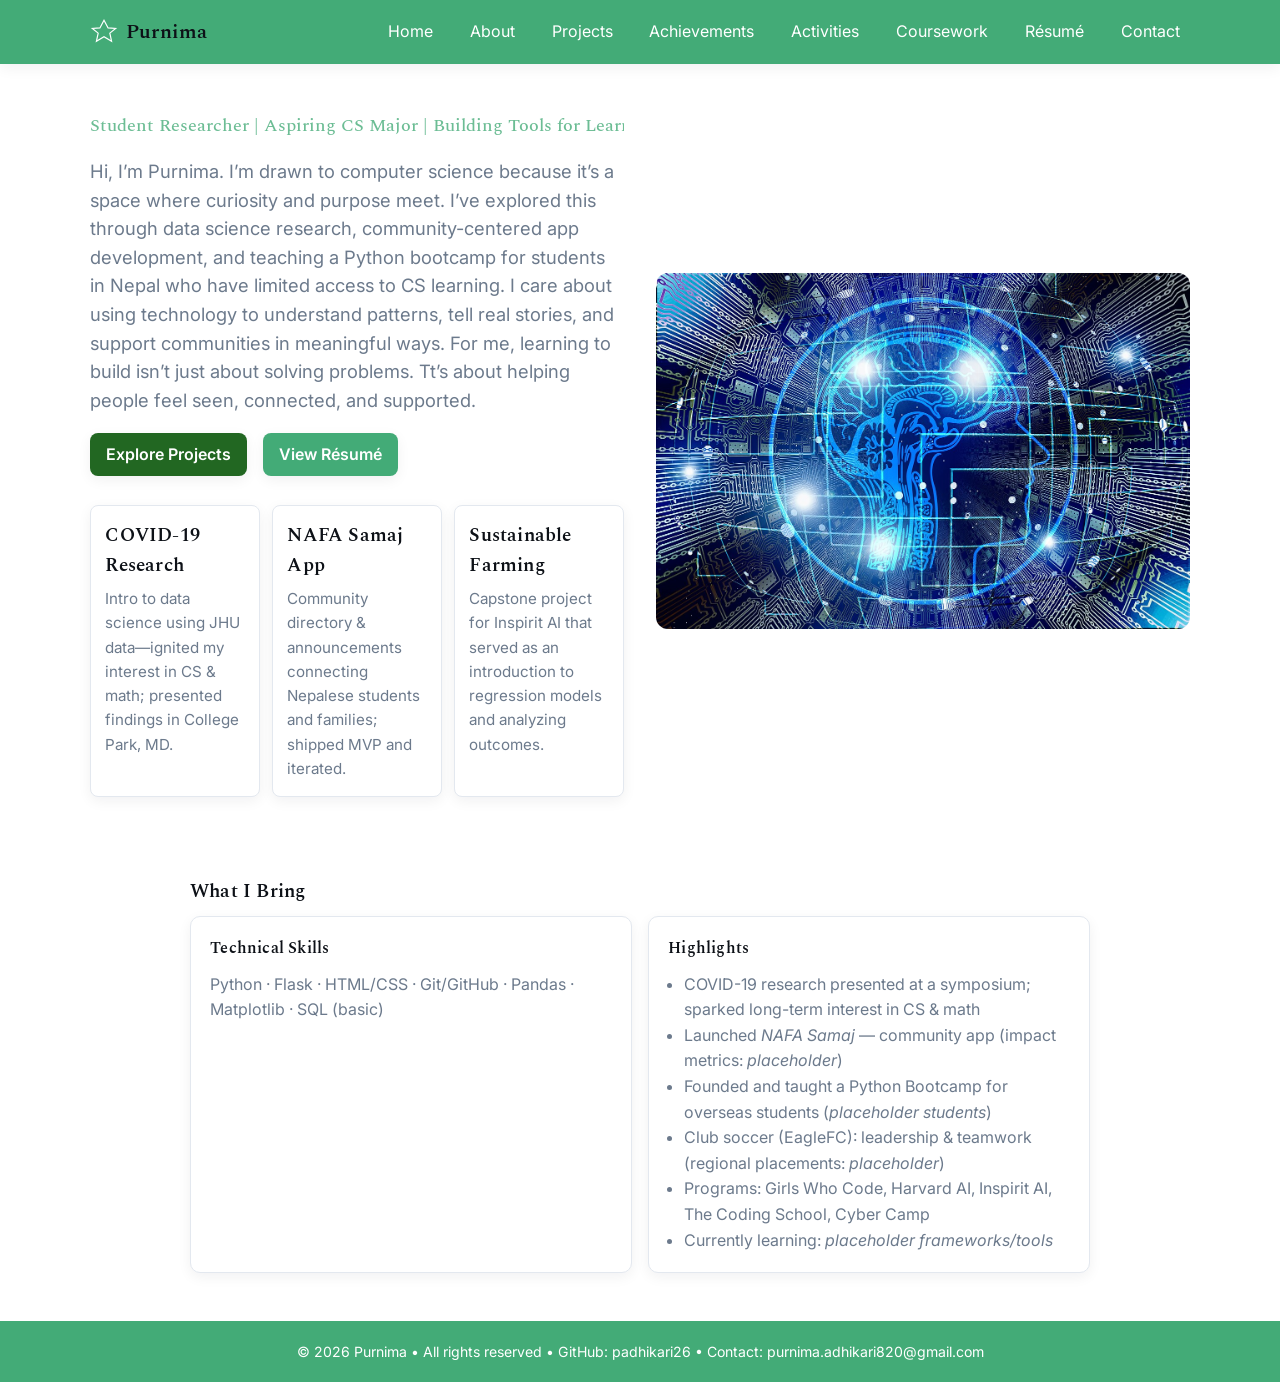
==== commit dac54d25: "updated changes" ====
--- a/index.html
+++ b/index.html
@@ -91,8 +91,8 @@
               <p style="margin:0;font-size:0.95rem;color:var(--muted);">Community directory & announcements connecting Nepalese students and families; shipped MVP and iterated.</p>
             </a>
             <a href="projects.html#eaglefc" class="card" style="text-decoration:none;color:inherit;display:block;padding:0.9rem;border-radius:8px;">
-              <h3 style="margin:0 0 0.4rem 0;">EagleFC — Athletics</h3>
-              <p style="margin:0;font-size:0.95rem;color:var(--muted);">Midfield experience that built teamwork, resilience, and fast decision-making—skills I bring to tech projects.</p>
+              <h3 style="margin:0 0 0.4rem 0;">Sustainable Farming</h3>
+              <p style="margin:0;font-size:0.95rem;color:var(--muted);">Capstone project for Inspirit AI that served as an introduction to regression models and analyzing outcomes.</p>
             </a>
           </div>
         </div>
--- a/assets/css/style.css
+++ b/assets/css/style.css
@@ -6,10 +6,10 @@
  @import url('https://fonts.googleapis.com/css2?family=Inter:wght@300;400;500;600&family=Spectral:wght@500;600;700&display=swap');
 
  :root {
-   --primary: #0a3a5f;   /* deep academic blue */
-   --accent:  #5da7e4;   /* soft supportive blue */
-   --text:    #0d1117;   /* charcoal */
-   --muted:   #6c7a8c;   /* grey-blue */
+   --primary: #43ab77;   
+   --accent:  #226722;   
+   --text:    #0d1117;   
+   --muted:   #6c7a8c;   
    --bg:      #ffffff;
    --surface: #f7f9fc;
    --border:  #e3e8ef;
@@ -18,7 +18,7 @@
    --shadow-hover:  0 10px 24px rgba(15,23,42,.12);
  }
  
- /* Optional automatic dark mode */
+ /* Optional automatic dark mode
  @media (prefers-color-scheme: dark){
    :root{
      --bg:#0b1220; --text:#f3f6fa; --muted:#b8c1d8;
@@ -27,7 +27,7 @@
      --shadow:0 6px 14px rgba(0,0,0,.4);
      --shadow-hover:0 12px 24px rgba(0,0,0,.48);
    }
- }
+ } */
  
  /* Global reset */
  * { box-sizing:border-box; margin:0; padding:0; }
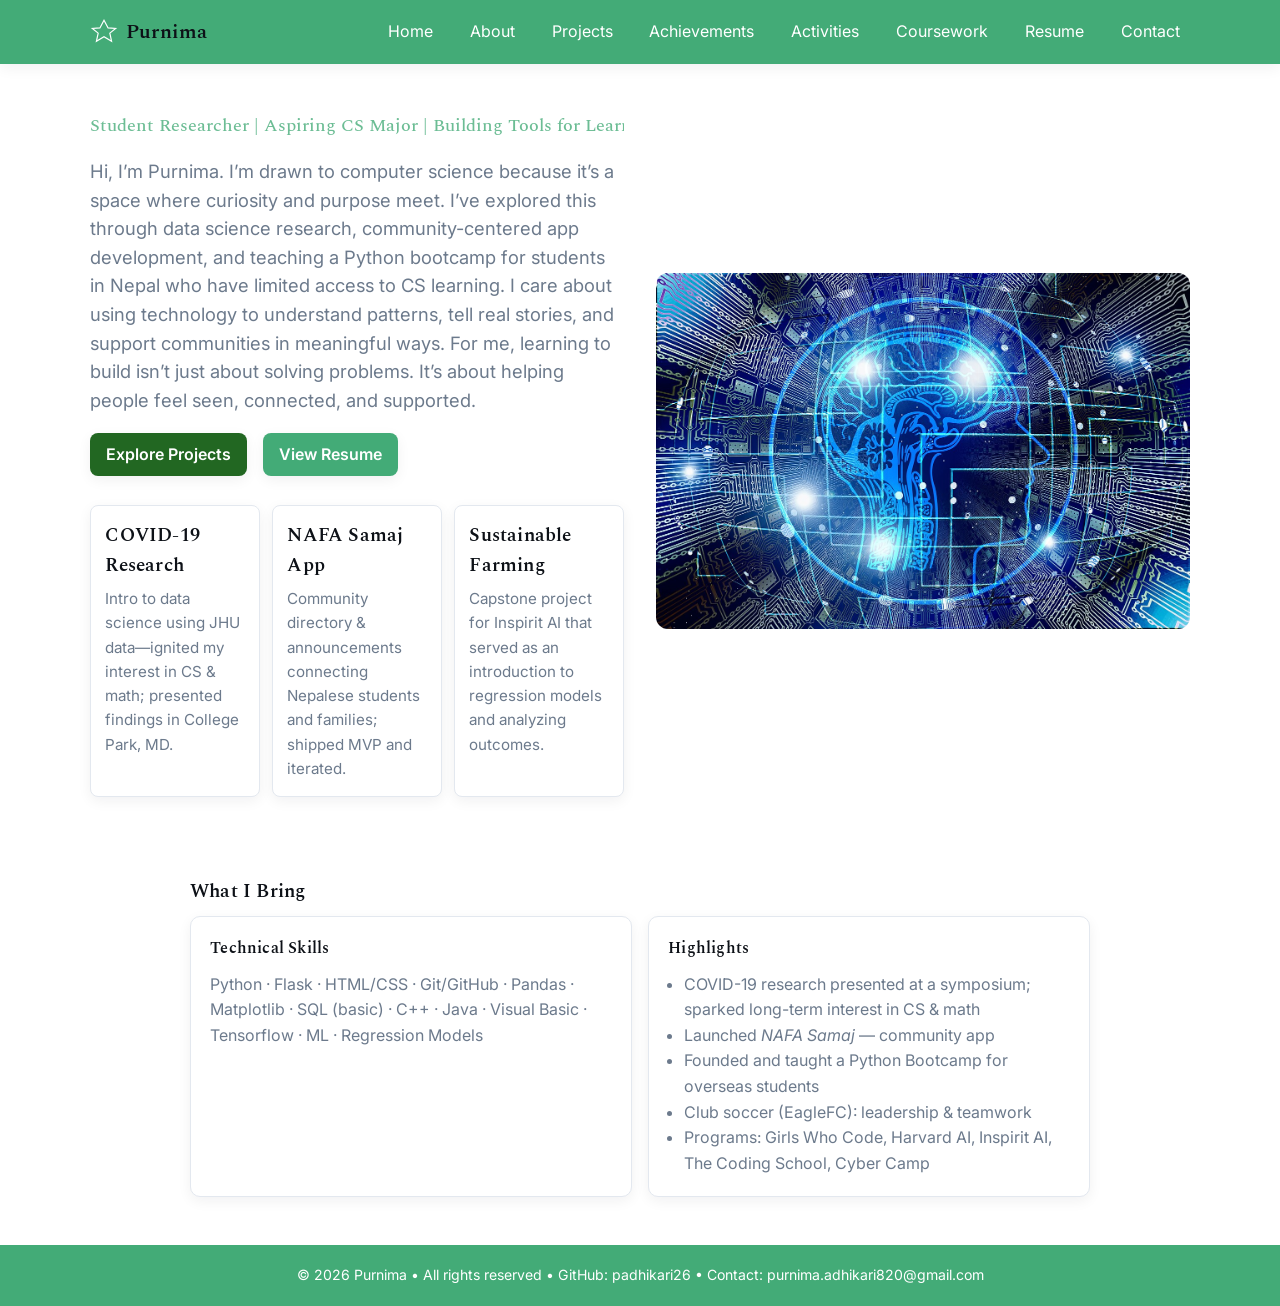
==== commit d812ab4b: "updated changes" ====
--- a/index.html
+++ b/index.html
@@ -34,7 +34,7 @@
           <a href="achievements.html">Achievements</a>
           <a href="activities.html">Activities</a>
           <a href="coursework.html">Coursework</a>
-          <a href="resume.html">Résumé</a>
+          <a href="resume.html">Resume</a>
           <a href="contact.html">Contact</a>
         </div>
         <div class="hamburger" aria-label="Open navigation menu" role="button" tabindex="0">
@@ -47,7 +47,7 @@
           <a href="achievements.html">Achievements</a>
           <a href="activities.html">Activities</a>
           <a href="coursework.html">Coursework</a>
-          <a href="resume.html">Résumé</a>
+          <a href="resume.html">Resume</a>
           <a href="contact.html">Contact</a>
         </div>
       </nav>
@@ -71,13 +71,13 @@
             I’ve explored this through data science research, community-centered app development, and teaching a 
             Python bootcamp for students in Nepal who have limited access to CS learning. I care about using technology 
             to understand patterns, tell real stories, and support communities in meaningful ways. For me, learning to 
-            build isn’t just about solving problems. Tt’s about helping people feel seen, connected, and supported.
+            build isn’t just about solving problems. It’s about helping people feel seen, connected, and supported.
           </p>
           
 
           <div style="margin-top:1.2rem; display:flex; gap:1rem; flex-wrap:wrap;">
             <a href="projects.html" class="btn" aria-label="Explore Projects">Explore Projects</a>
-            <a href="resume.html" class="btn" style="background-color:var(--primary);" aria-label="View Résumé">View Résumé</a>
+            <a href="resume.html" class="btn" style="background-color:var(--primary);" aria-label="View Resume">View Resume</a>
           </div>
 
           <!-- Hero Tiles -->
@@ -110,17 +110,16 @@
         <div style="display:flex; gap:1rem; flex-wrap:wrap;">
           <div class="card" style="flex:1; min-width:200px;">
             <h4 style="margin-top:0;">Technical Skills</h4>
-            <p style="margin:0;color:var(--muted);">Python · Flask · HTML/CSS · Git/GitHub · Pandas · Matplotlib · SQL (basic)</p>
+            <p style="margin:0;color:var(--muted);">Python · Flask · HTML/CSS · Git/GitHub · Pandas · Matplotlib · SQL (basic) · C++ · Java · Visual Basic · Tensorflow · ML · Regression Models</p>
           </div>
           <div class="card" style="flex:1; min-width:200px;">
             <h4 style="margin-top:0;">Highlights</h4>
             <ul style="margin:0;color:var(--muted);padding-left:1rem;">
               <li>COVID-19 research presented at a symposium; sparked long-term interest in CS & math</li>
-              <li>Launched <em>NAFA Samaj</em> — community app (impact metrics: <em>placeholder</em>)</li>
-              <li>Founded and taught a Python Bootcamp for overseas students (<em>placeholder students</em>)</li>
-              <li>Club soccer (EagleFC): leadership & teamwork (regional placements: <em>placeholder</em>)</li>
+              <li>Launched <em>NAFA Samaj</em> — community app</li>
+              <li>Founded and taught a Python Bootcamp for overseas students </li>
+              <li>Club soccer (EagleFC): leadership & teamwork </li>
               <li>Programs: Girls Who Code, Harvard AI, Inspirit AI, The Coding School, Cyber Camp</li>
-              <li>Currently learning: <em>placeholder frameworks/tools</em></li>
             </ul>
           </div>
         </div>
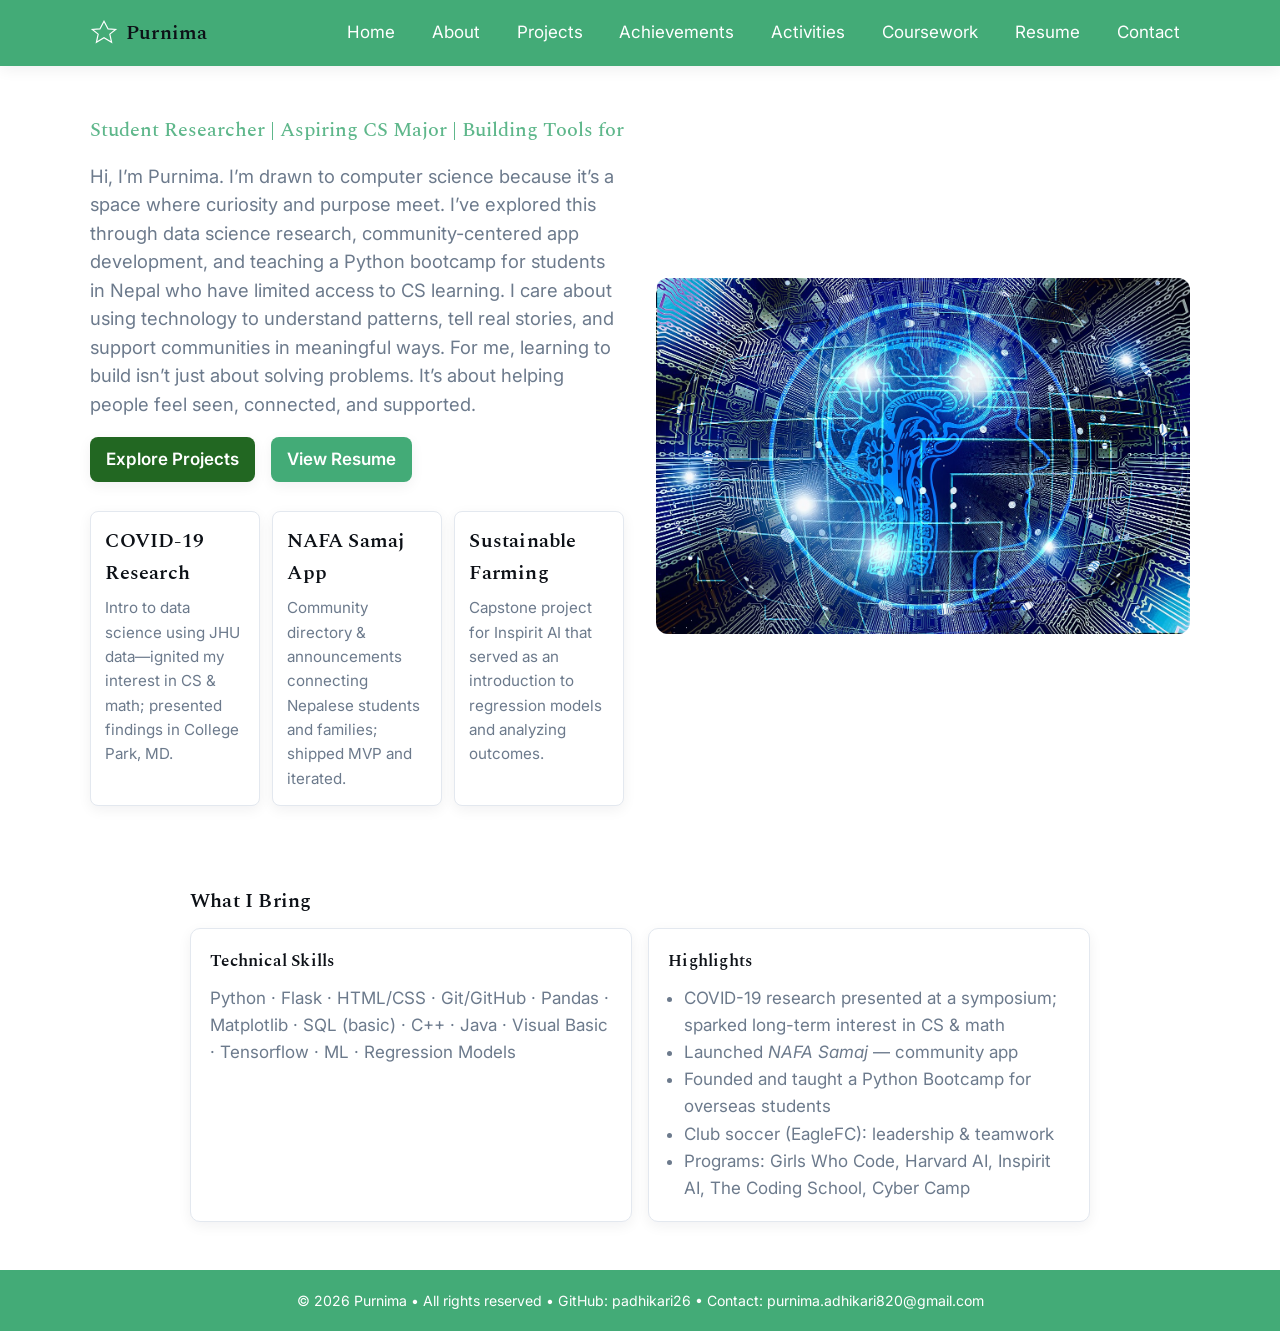
==== commit 204f0328: "updated changes" ====
--- a/index.html
+++ b/index.html
@@ -90,7 +90,7 @@
               <h3 style="margin:0 0 0.4rem 0;">NAFA Samaj App</h3>
               <p style="margin:0;font-size:0.95rem;color:var(--muted);">Community directory & announcements connecting Nepalese students and families; shipped MVP and iterated.</p>
             </a>
-            <a href="projects.html#eaglefc" class="card" style="text-decoration:none;color:inherit;display:block;padding:0.9rem;border-radius:8px;">
+            <a href="projects.html#inspirit-ai" class="card" style="text-decoration:none;color:inherit;display:block;padding:0.9rem;border-radius:8px;">
               <h3 style="margin:0 0 0.4rem 0;">Sustainable Farming</h3>
               <p style="margin:0;font-size:0.95rem;color:var(--muted);">Capstone project for Inspirit AI that served as an introduction to regression models and analyzing outcomes.</p>
             </a>
--- a/assets/css/style.css
+++ b/assets/css/style.css
@@ -18,16 +18,6 @@
    --shadow-hover:  0 10px 24px rgba(15,23,42,.12);
  }
  
- /* Optional automatic dark mode
- @media (prefers-color-scheme: dark){
-   :root{
-     --bg:#0b1220; --text:#f3f6fa; --muted:#b8c1d8;
-     --surface:#0f172a; --border:#1f2a44;
-     --primary:#5db1ff; --accent:#82c3ff;
-     --shadow:0 6px 14px rgba(0,0,0,.4);
-     --shadow-hover:0 12px 24px rgba(0,0,0,.48);
-   }
- } */
  
  /* Global reset */
  * { box-sizing:border-box; margin:0; padding:0; }
@@ -36,6 +26,7 @@
    background: var(--bg);
    color: var(--text);
    line-height: 1.6;
+   font-size: 17px;
  }
  
  a {
@@ -159,8 +150,8 @@
  .flashing-title{
    display:inline-block; white-space:nowrap;
    font-family:'Spectral', serif;
-   font-weight:500; font-size:1.15rem;
-   color:var(--primary); opacity:.78;
+   font-weight:500; font-size:1.25rem;
+   color:var(--primary); opacity:.85;
    animation: marqueeScroll 18s linear infinite, softFade 6s ease-in-out infinite;
  }
  @keyframes marqueeScroll{
@@ -182,3 +173,10 @@
   opacity: 1;
   transform: translateY(0);
 }
+
+/* Highlight selected project when navigated via link */
+.card.highlight {
+  border: 2px solid var(--accent);
+  box-shadow: 0 0 8px rgba(79, 140, 192, 0.35);
+  transition: border 0.3s ease, box-shadow 0.3s ease;
+}
